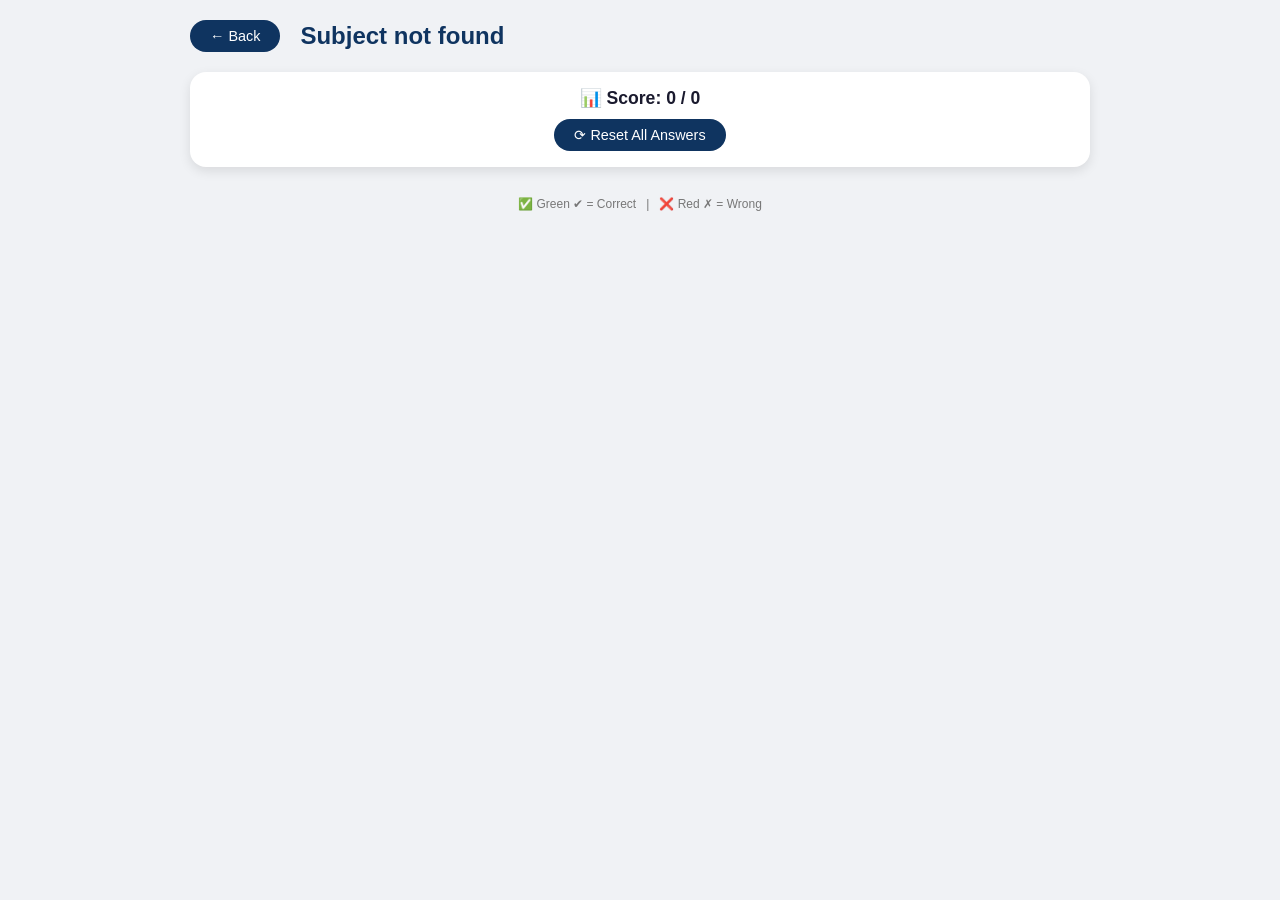
==== quiz.html @ 07446729 "Rename quiz.html.html to quiz.html" ====
<!DOCTYPE html>
<html lang="en">
<head>
    <meta charset="UTF-8">
    <meta name="viewport" content="width=device-width, initial-scale=1.0, user-scalable=yes">
    <title>Quiz - MCQHub</title>
    <style>
        * {
            margin: 0;
            padding: 0;
            box-sizing: border-box;
        }

        body {
            font-family: 'Segoe UI', Tahoma, Geneva, Verdana, sans-serif;
            background: #f0f2f5;
            padding: 20px;
            color: #1a1a2e;
        }

        .container {
            max-width: 900px;
            margin: 0 auto;
        }

        /* Header with back button */
        .header {
            display: flex;
            align-items: center;
            gap: 20px;
            margin-bottom: 20px;
            flex-wrap: wrap;
        }

        .back-btn {
            background: #0f3460;
            color: white;
            text-decoration: none;
            padding: 8px 20px;
            border-radius: 30px;
            font-size: 0.9rem;
            display: inline-block;
            transition: background 0.2s;
        }

        .back-btn:hover {
            background: #1a4d7a;
        }

        h1 {
            font-size: 1.5rem;
            color: #0f3460;
            flex: 1;
        }

        .subtitle {
            text-align: center;
            color: #555;
            margin-bottom: 30px;
            font-size: 0.9rem;
        }

        .quiz-card {
            background: white;
            border-radius: 16px;
            padding: 20px 24px;
            margin-bottom: 24px;
            box-shadow: 0 4px 12px rgba(0,0,0,0.1);
        }

        .question-number {
            font-weight: bold;
            color: #0f3460;
            font-size: 1rem;
            margin-bottom: 12px;
            border-left: 4px solid #0f3460;
            padding-left: 12px;
        }

        .question-text {
            font-size: 1.1rem;
            font-weight: 500;
            margin-bottom: 20px;
            line-height: 1.4;
        }

        .options {
            display: flex;
            flex-direction: column;
            gap: 12px;
            margin-bottom: 16px;
        }

        .option {
            display: flex;
            align-items: center;
            gap: 12px;
            padding: 10px 14px;
            background: #f8f9fa;
            border-radius: 12px;
            cursor: pointer;
            transition: background 0.2s;
            border: 1px solid #e0e0e0;
        }

        .option:hover {
            background: #e9ecef;
        }

        .option.disabled {
            cursor: default;
            opacity: 0.9;
        }

        .option.disabled:hover {
            background: #f8f9fa;
        }

        .radio-custom {
            width: 22px;
            height: 22px;
            border-radius: 50%;
            border: 2px solid #888;
            display: inline-flex;
            align-items: center;
            justify-content: center;
            background: white;
            font-size: 14px;
            font-weight: bold;
        }

        .option.correct-highlight .radio-custom {
            background: #28a745;
            border-color: #28a745;
            color: white;
        }

        .option.wrong-highlight .radio-custom {
            background: #dc3545;
            border-color: #dc3545;
            color: white;
        }

        .option-text {
            font-size: 0.95rem;
            flex: 1;
        }

        .marker {
            font-size: 1.1rem;
            font-weight: bold;
            min-width: 30px;
        }

        .marker .correct {
            color: #28a745;
        }

        .marker .wrong {
            color: #dc3545;
        }

        .feedback {
            margin-top: 12px;
            padding: 10px 14px;
            border-radius: 10px;
            font-size: 0.85rem;
            display: none;
        }

        .feedback.correct-feedback {
            background: #d4edda;
            color: #155724;
            border-left: 4px solid #28a745;
            display: block;
        }

        .feedback.wrong-feedback {
            background: #f8d7da;
            color: #721c24;
            border-left: 4px solid #dc3545;
            display: block;
        }

        .score-area {
            background: white;
            border-radius: 16px;
            padding: 16px 24px;
            margin-top: 20px;
            text-align: center;
            box-shadow: 0 4px 12px rgba(0,0,0,0.1);
            position: sticky;
            top: 10px;
            z-index: 100;
        }

        .score-text {
            font-size: 1.1rem;
            font-weight: bold;
        }

        .reset-btn {
            background: #0f3460;
            color: white;
            border: none;
            padding: 8px 20px;
            border-radius: 30px;
            font-size: 0.9rem;
            cursor: pointer;
            margin-top: 10px;
            transition: background 0.2s;
        }

        .reset-btn:hover {
            background: #1a4d7a;
        }

        footer {
            text-align: center;
            margin-top: 30px;
            color: #777;
            font-size: 0.75rem;
        }

        @media (max-width: 600px) {
            .quiz-card {
                padding: 16px;
            }
            .question-text {
                font-size: 0.95rem;
            }
            .option-text {
                font-size: 0.85rem;
            }
            h1 {
                font-size: 1.2rem;
            }
        }
    </style>
</head>
<body>
<div class="container">
    <div class="header">
        <a href="javascript:history.back()" class="back-btn">← Back</a>
        <h1 id="subjectTitle">Loading...</h1>
    </div>

    <div class="score-area" id="scoreArea">
        <div class="score-text">📊 Score: <span id="scoreCount">0</span> / <span id="totalQuestions">0</span></div>
        <button class="reset-btn" id="resetBtn">⟳ Reset All Answers</button>
    </div>

    <div id="quizContainer"></div>
    <footer>✅ Green ✔ = Correct &nbsp;&nbsp;|&nbsp;&nbsp; ❌ Red ✗ = Wrong</footer>
</div>

<script>
    // Get subject from URL parameter
    const urlParams = new URLSearchParams(window.location.search);
    const subject = urlParams.get('subject');

    // ========== QUESTIONS DATABASE ==========
    // Add your MCQs here subject-wise
    const questionBank = {
        "surveying": {
            name: "Surveying & Leveling",
            questions: [
                {
                    text: "Difference of back bearing and fore bearing of a line in WCB system is:",
                    options: ["90°", "180°", "270°", "360°"],
                    correct: 1
                },
                {
                    text: "The first reading of staff at a point or bench mark is called:",
                    options: ["Back sight", "Inter sight", "Fore sight", "Any one"],
                    correct: 0
                },
                {
                    text: "Leveling operation always starts from a:",
                    options: ["B.M", "Datum line", "C.P", "T.L"],
                    correct: 0
                },
                {
                    text: "A line joining the points of equal R.L is called:",
                    options: ["Horizontal line", "Contour line", "Level line", "Curved line"],
                    correct: 1
                },
                {
                    text: "The main principle of survey is to work from:",
                    options: ["The part to the whole", "The whole to the part", "Centre to boundary", "All of these"],
                    correct: 1
                },
                {
                    text: "The length of one link of Gunter's chain is:",
                    options: ["1'", "2 dm", "0.66'", "2 cm"],
                    correct: 2
                }
            ]
        },
        "building-materials": {
            name: "Building Materials & Construction",
            questions: [
                {
                    text: "Example question for Building Materials?",
                    options: ["Option A", "Option B", "Option C", "Option D"],
                    correct: 0
                }
            ]
        }
        // Add more subjects here following same pattern
    };

    let currentQuestions = [];
    let userAnswers = [];
    let answerStatus = [];

    function loadSubject() {
        if (!subject || !questionBank[subject]) {
            document.getElementById('subjectTitle').innerText = "Subject not found";
            return;
        }
        
        const subjectData = questionBank[subject];
        document.getElementById('subjectTitle').innerText = subjectData.name;
        currentQuestions = subjectData.questions;
        
        const total = currentQuestions.length;
        document.getElementById('totalQuestions').innerText = total;
        
        userAnswers = new Array(total).fill(null);
        answerStatus = new Array(total).fill(null);
        
        // Load saved data
        const savedKey = `quiz_${subject}`;
        const saved = localStorage.getItem(savedKey);
        if (saved) {
            try {
                const data = JSON.parse(saved);
                if (data.userAnswers && data.userAnswers.length === total) {
                    userAnswers = data.userAnswers;
                    for (let i = 0; i < total; i++) {
                        if (userAnswers[i] !== null) {
                            answerStatus[i] = (userAnswers[i] === currentQuestions[i].correct) ? 'correct' : 'wrong';
                        }
                    }
                }
            } catch(e) {}
        }
        
        updateScore();
        renderQuiz();
    }

    function saveProgress() {
        const savedKey = `quiz_${subject}`;
        localStorage.setItem(savedKey, JSON.stringify({ userAnswers: userAnswers }));
    }

    function updateScore() {
        let correctCount = 0;
        for (let i = 0; i < answerStatus.length; i++) {
            if (answerStatus[i] === 'correct') correctCount++;
        }
        document.getElementById('scoreCount').innerText = correctCount;
    }

    function renderQuiz() {
        const container = document.getElementById('quizContainer');
        container.innerHTML = '';
        
        const letters = ['A', 'B', 'C', 'D'];
        
        for (let i = 0; i < currentQuestions.length; i++) {
            const q = currentQuestions[i];
            const selectedIdx = userAnswers[i];
            const status = answerStatus[i];
            const isAnswered = (selectedIdx !== null);
            const isCorrect = (status === 'correct');
            const isWrong = (status === 'wrong');
            
            const card = document.createElement('div');
            card.className = 'quiz-card';
            
            const qNumDiv = document.createElement('div');
            qNumDiv.className = 'question-number';
            qNumDiv.innerText = `Question ${i+1}`;
            
            const qTextDiv = document.createElement('div');
            qTextDiv.className = 'question-text';
            qTextDiv.innerText = q.text;
            
            const optionsDiv = document.createElement('div');
            optionsDiv.className = 'options';
            
            for (let optIdx = 0; optIdx < q.options.length; optIdx++) {
                const optText = q.options[optIdx];
                const optionDiv = document.createElement('div');
                optionDiv.className = 'option';
                if (isAnswered) optionDiv.classList.add('disabled');
                
                const radioSpan = document.createElement('span');
                radioSpan.className = 'radio-custom';
                
                const markerSpan = document.createElement('span');
                markerSpan.className = 'marker';
                
                const isThisSelected = (selectedIdx === optIdx);
                const isCorrectAnswer = (optIdx === q.correct);
                
                if (isAnswered) {
                    if (isThisSelected) {
                        radioSpan.innerText = '●';
                        if (isCorrect) {
                            radioSpan.style.background = '#28a745';
                            radioSpan.style.borderColor = '#28a745';
                            radioSpan.style.color = 'white';
                            markerSpan.innerHTML = '<span class="correct">✔</span>';
                        } else {
                            radioSpan.style.background = '#dc3545';
                            radioSpan.style.borderColor = '#dc3545';
                            radioSpan.style.color = 'white';
                            markerSpan.innerHTML = '<span class="wrong">✗</span>';
                        }
                    } else {
                        radioSpan.innerText = '○';
                        radioSpan.style.background = 'white';
                        radioSpan.style.borderColor = '#888';
                        if (isWrong && isCorrectAnswer) {
                            optionDiv.classList.add('correct-highlight');
                            radioSpan.innerText = '●';
                            radioSpan.style.background = '#28a745';
                            radioSpan.style.borderColor = '#28a745';
                            radioSpan.style.color = 'white';
                            markerSpan.innerHTML = '<span class="correct">✔</span>';
                        } else {
                            markerSpan.innerHTML = '';
                        }
                    }
                } else {
                    radioSpan.innerText = '○';
                    markerSpan.innerHTML = '';
                }
                
                const optLetterSpan = document.createElement('span');
                optLetterSpan.className = 'option-text';
                optLetterSpan.innerText = `${letters[optIdx]}. ${optText}`;
                
                optionDiv.appendChild(radioSpan);
                optionDiv.appendChild(optLetterSpan);
                optionDiv.appendChild(markerSpan);
                
                if (!isAnswered) {
                    optionDiv.onclick = (function(qIdx, optIndex) {
                        return function() { selectAnswer(qIdx, optIndex); };
                    })(i, optIdx);
                }
                
                optionsDiv.appendChild(optionDiv);
            }
            
            const feedbackDiv = document.createElement('div');
            feedbackDiv.className = 'feedback';
            if (isAnswered) {
                if (isCorrect) {
                    feedbackDiv.className = 'feedback correct-feedback';
                    feedbackDiv.innerHTML = `<span>✅ Correct!</span> ${q.options[q.correct]} is the right answer.`;
                } else if (isWrong) {
                    feedbackDiv.className = 'feedback wrong-feedback';
                    feedbackDiv.innerHTML = `<span>❌ Wrong!</span> Correct answer is: ${letters[q.correct]}. ${q.options[q.correct]}`;
                }
            }
            
            card.appendChild(qNumDiv);
            card.appendChild(qTextDiv);
            card.appendChild(optionsDiv);
            card.appendChild(feedbackDiv);
            container.appendChild(card);
        }
    }
    
    function selectAnswer(qIndex, selectedOpt) {
        if (userAnswers[qIndex] !== null) return;
        
        const isCorrect = (selectedOpt === currentQuestions[qIndex].correct);
        userAnswers[qIndex] = selectedOpt;
        answerStatus[qIndex] = isCorrect ? 'correct' : 'wrong';
        
        updateScore();
        saveProgress();
        renderQuiz();
    }
    
    function resetQuiz() {
        userAnswers = new Array(currentQuestions.length).fill(null);
        answerStatus = new Array(currentQuestions.length).fill(null);
        updateScore();
        saveProgress();
        renderQuiz();
    }
    
    document.getElementById('resetBtn').addEventListener('click', resetQuiz);
    
    loadSubject();
</script>
</body>
</html>
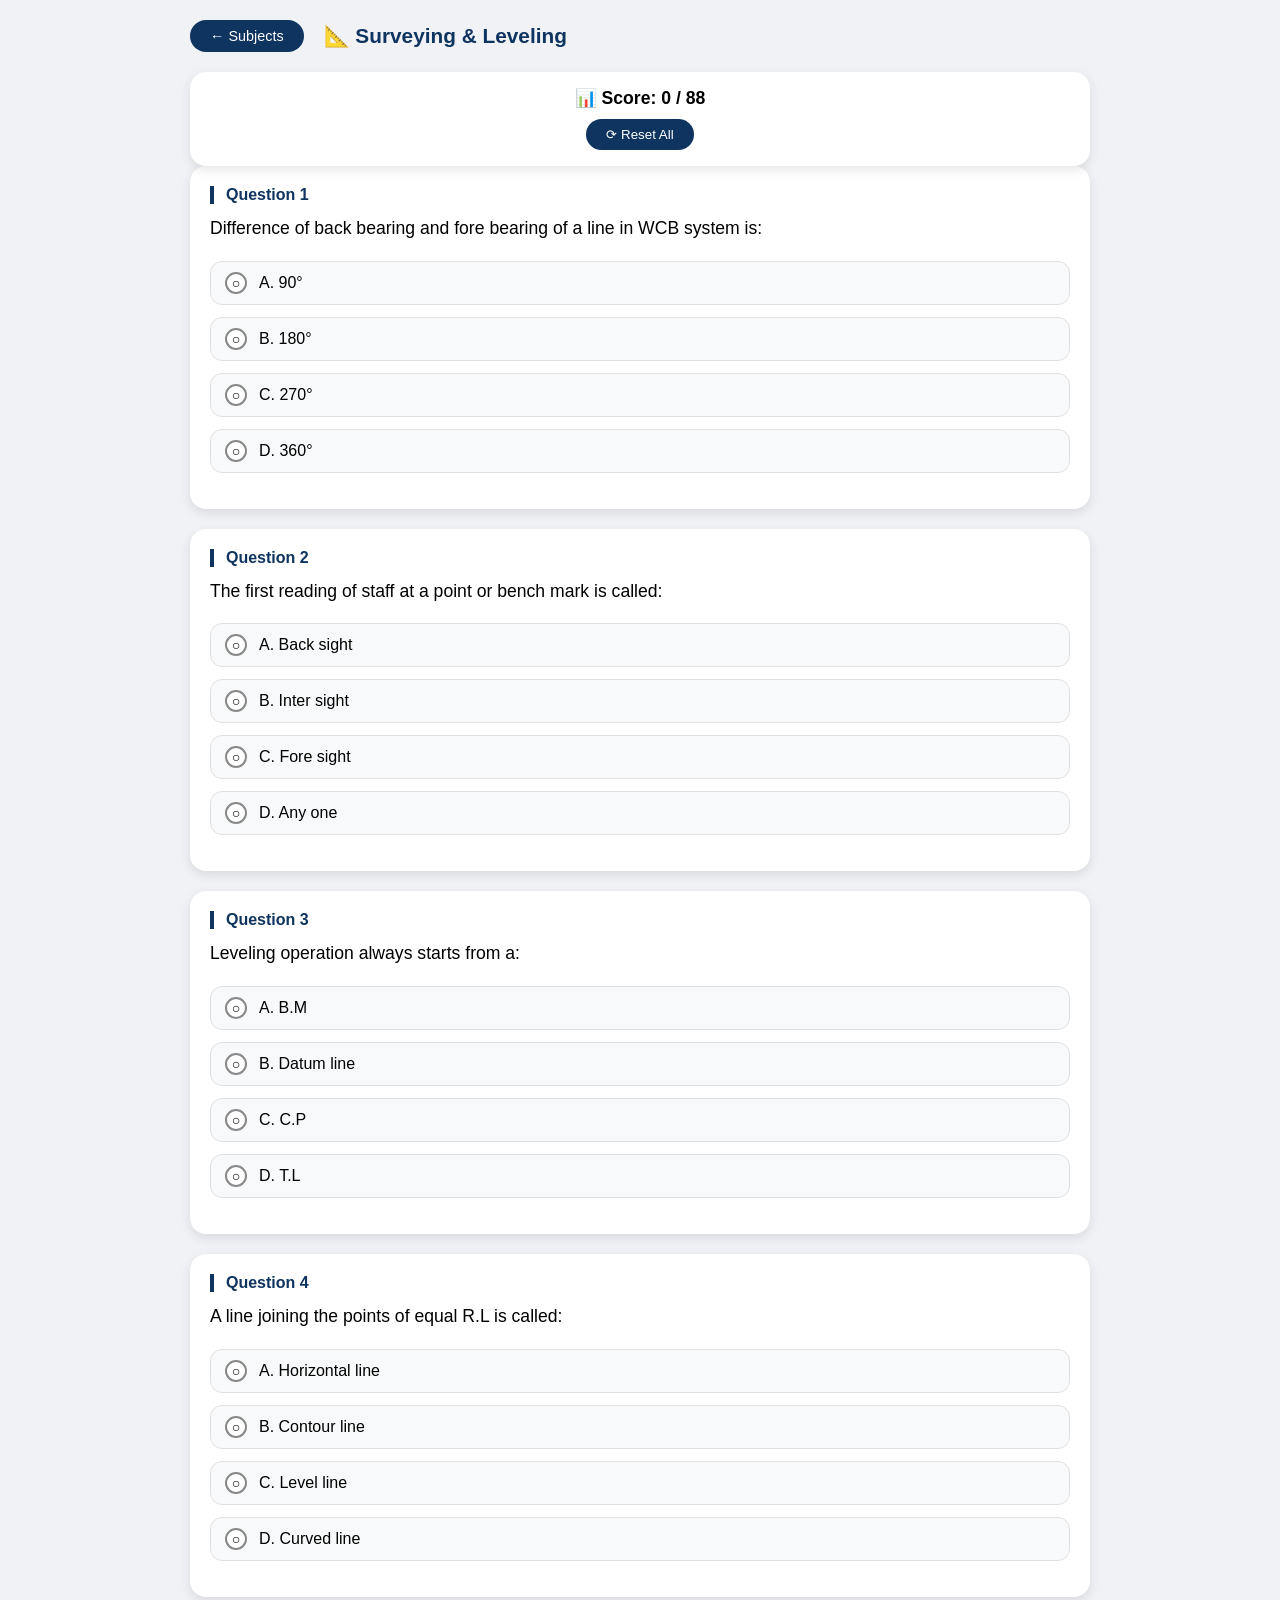
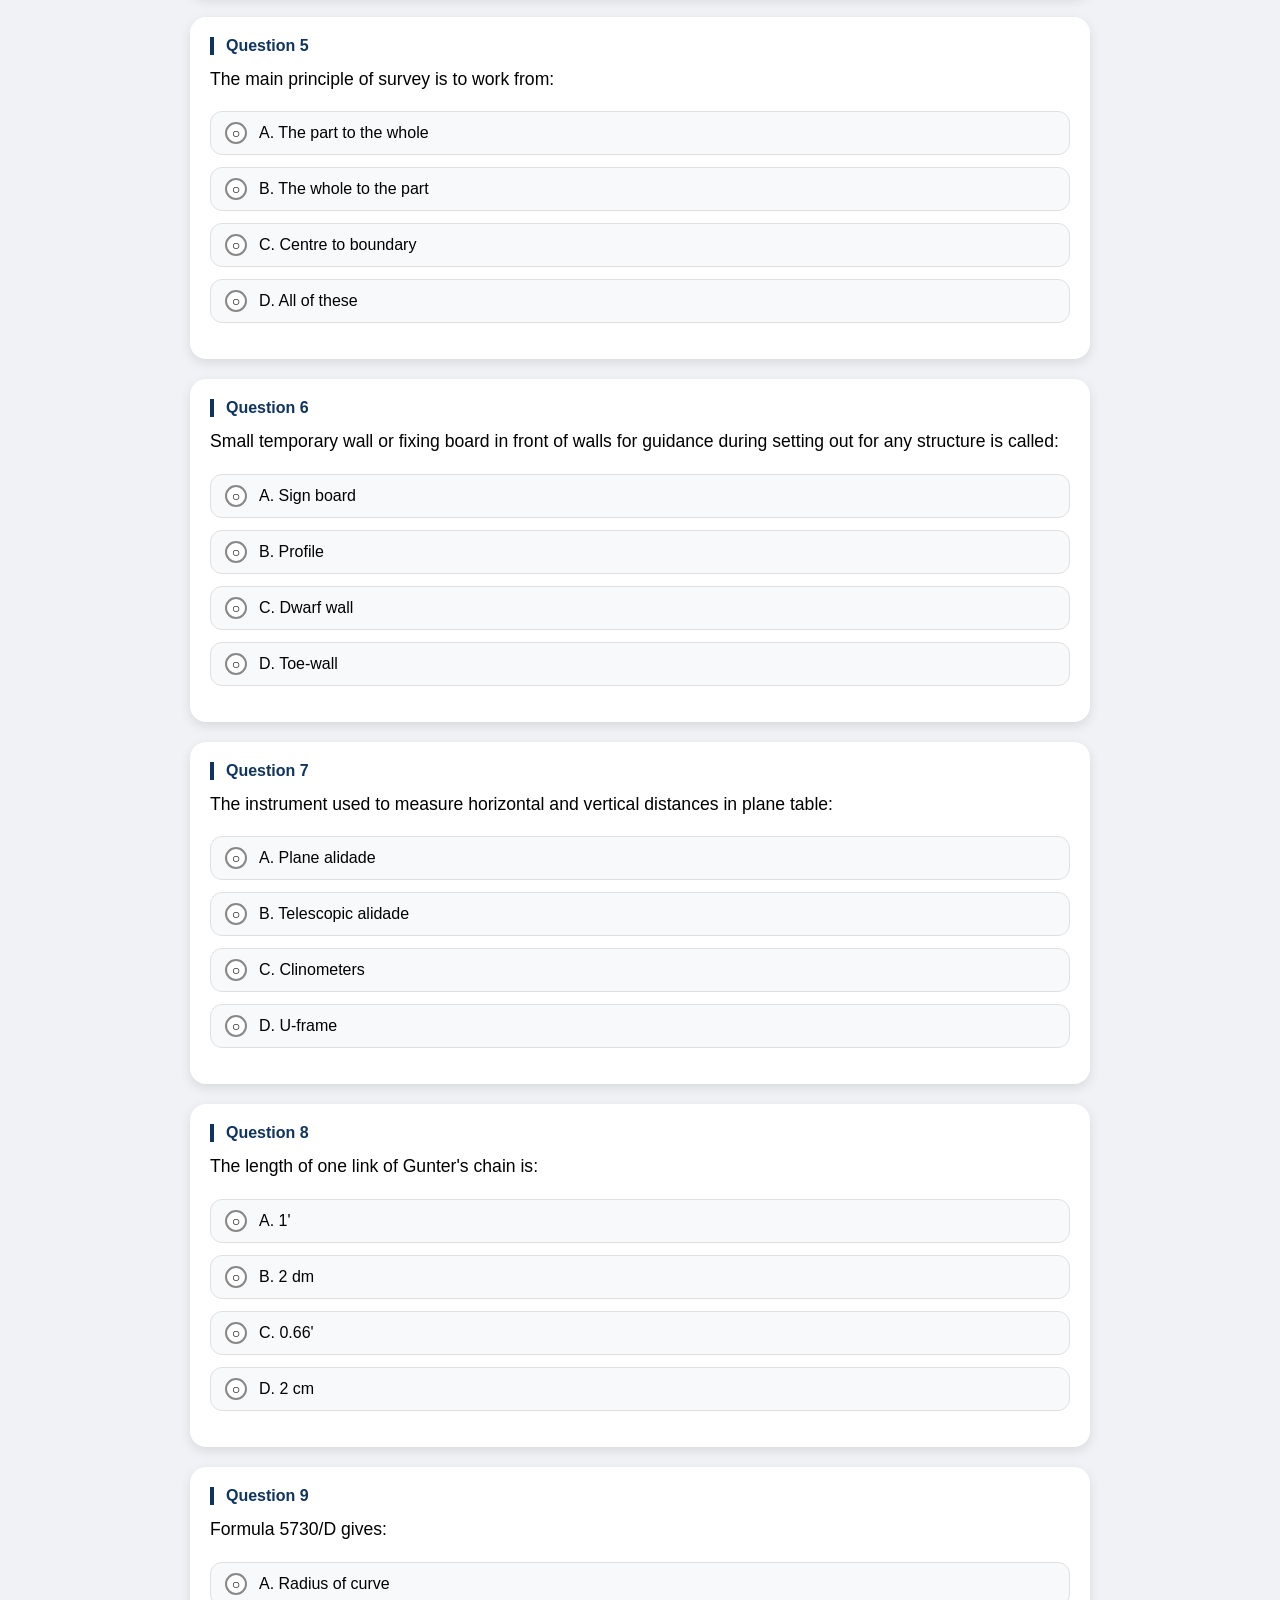
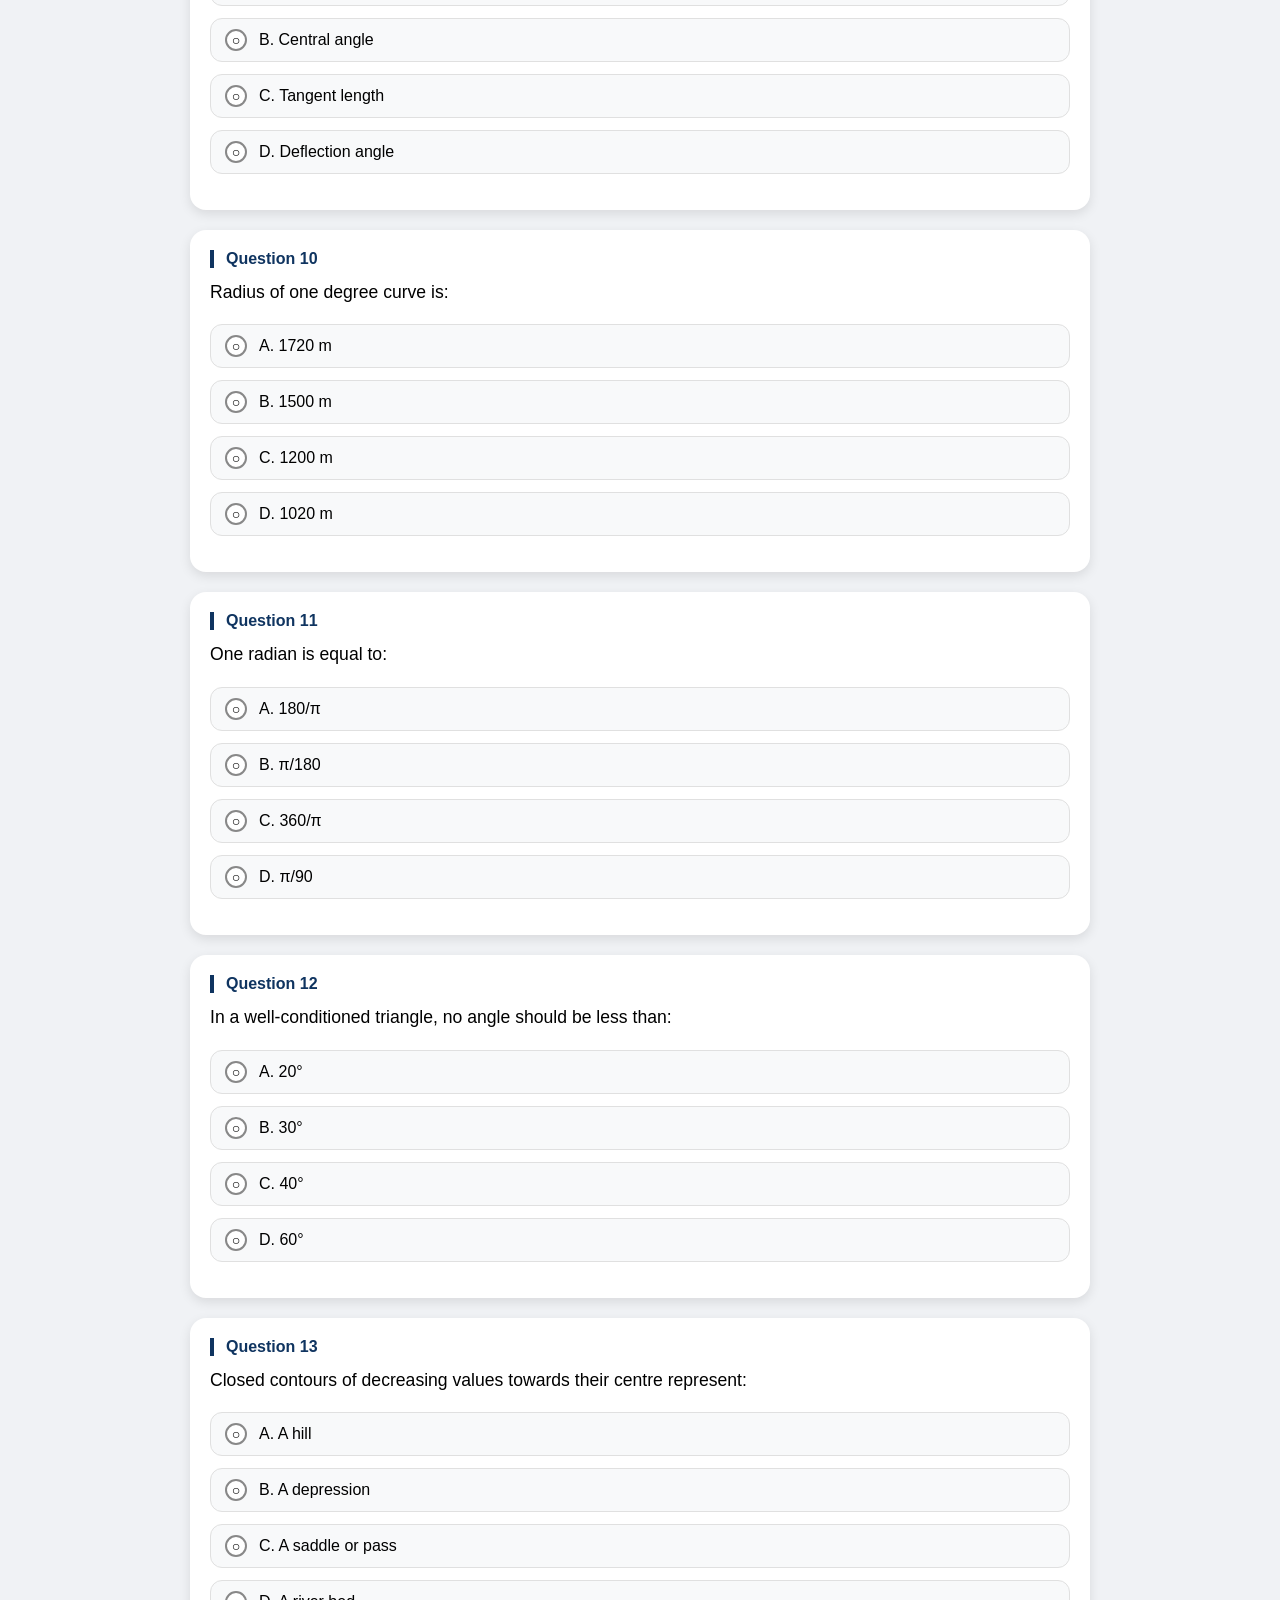
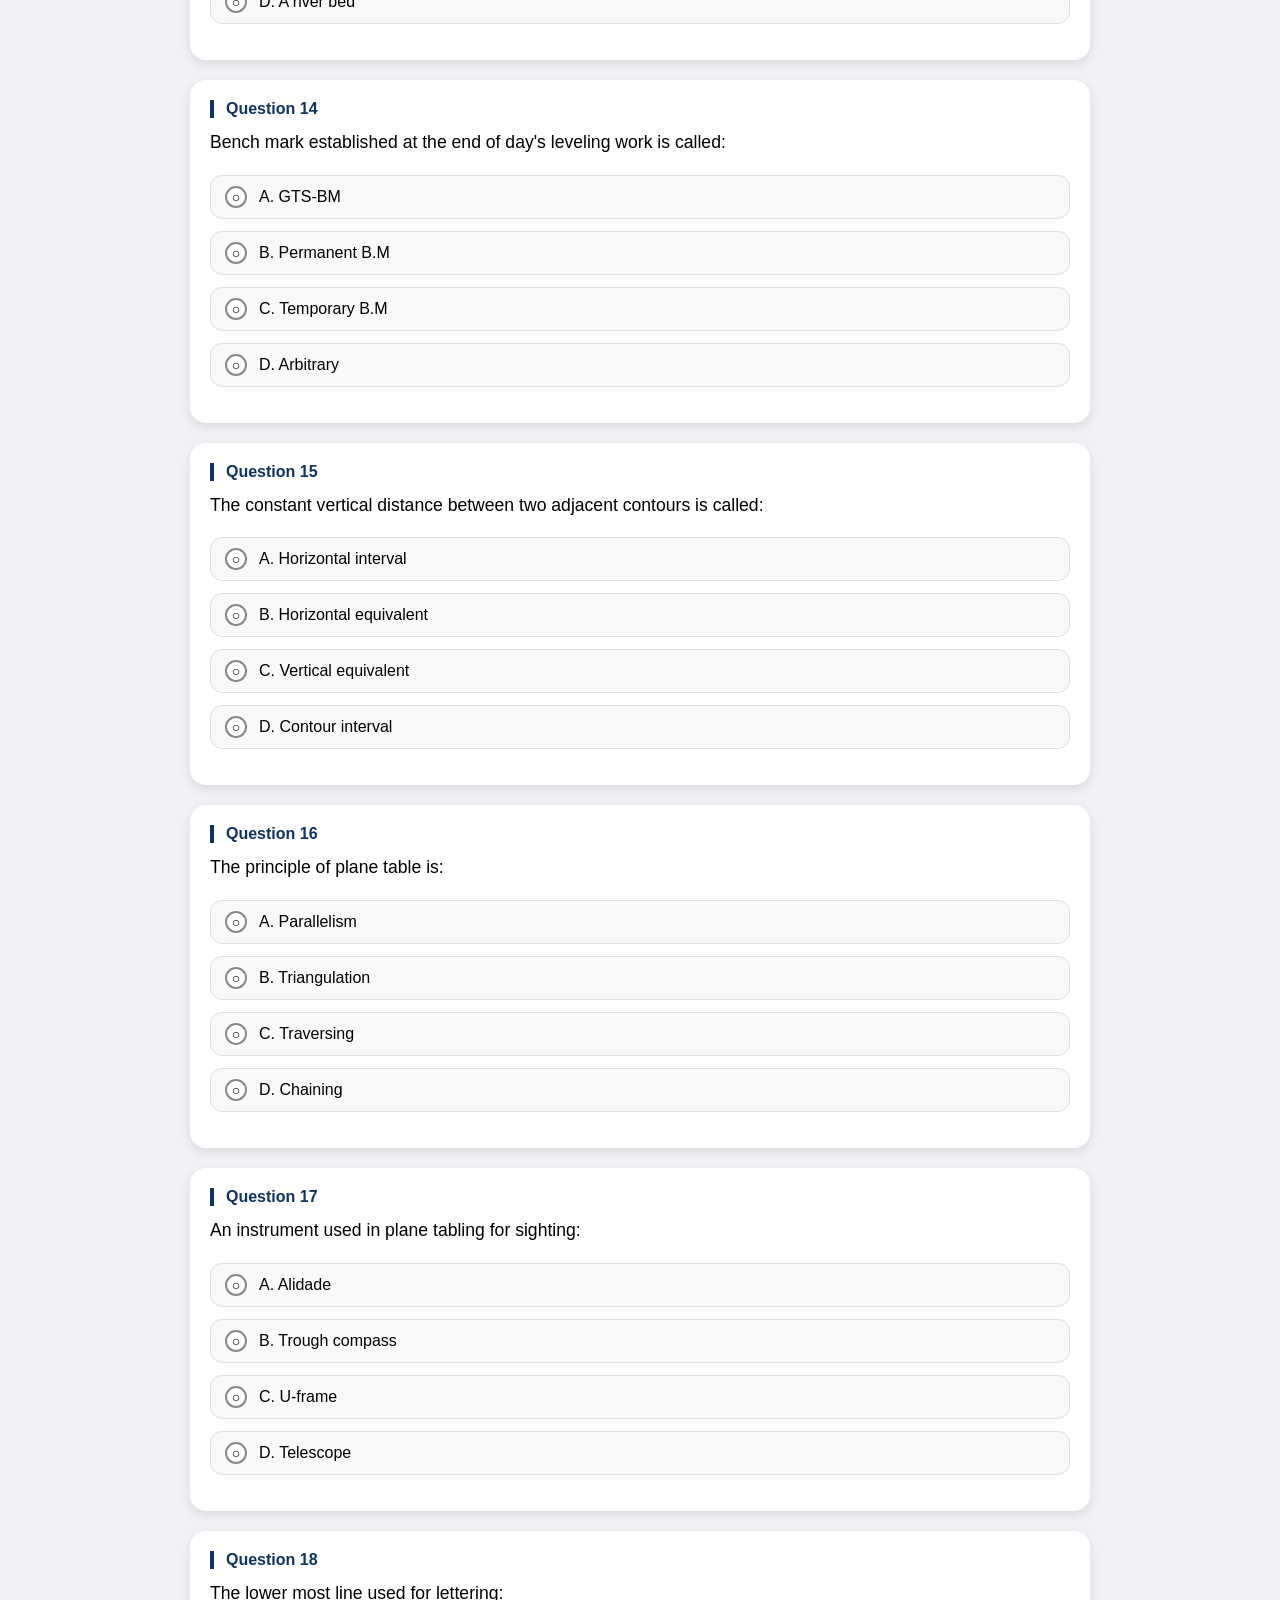
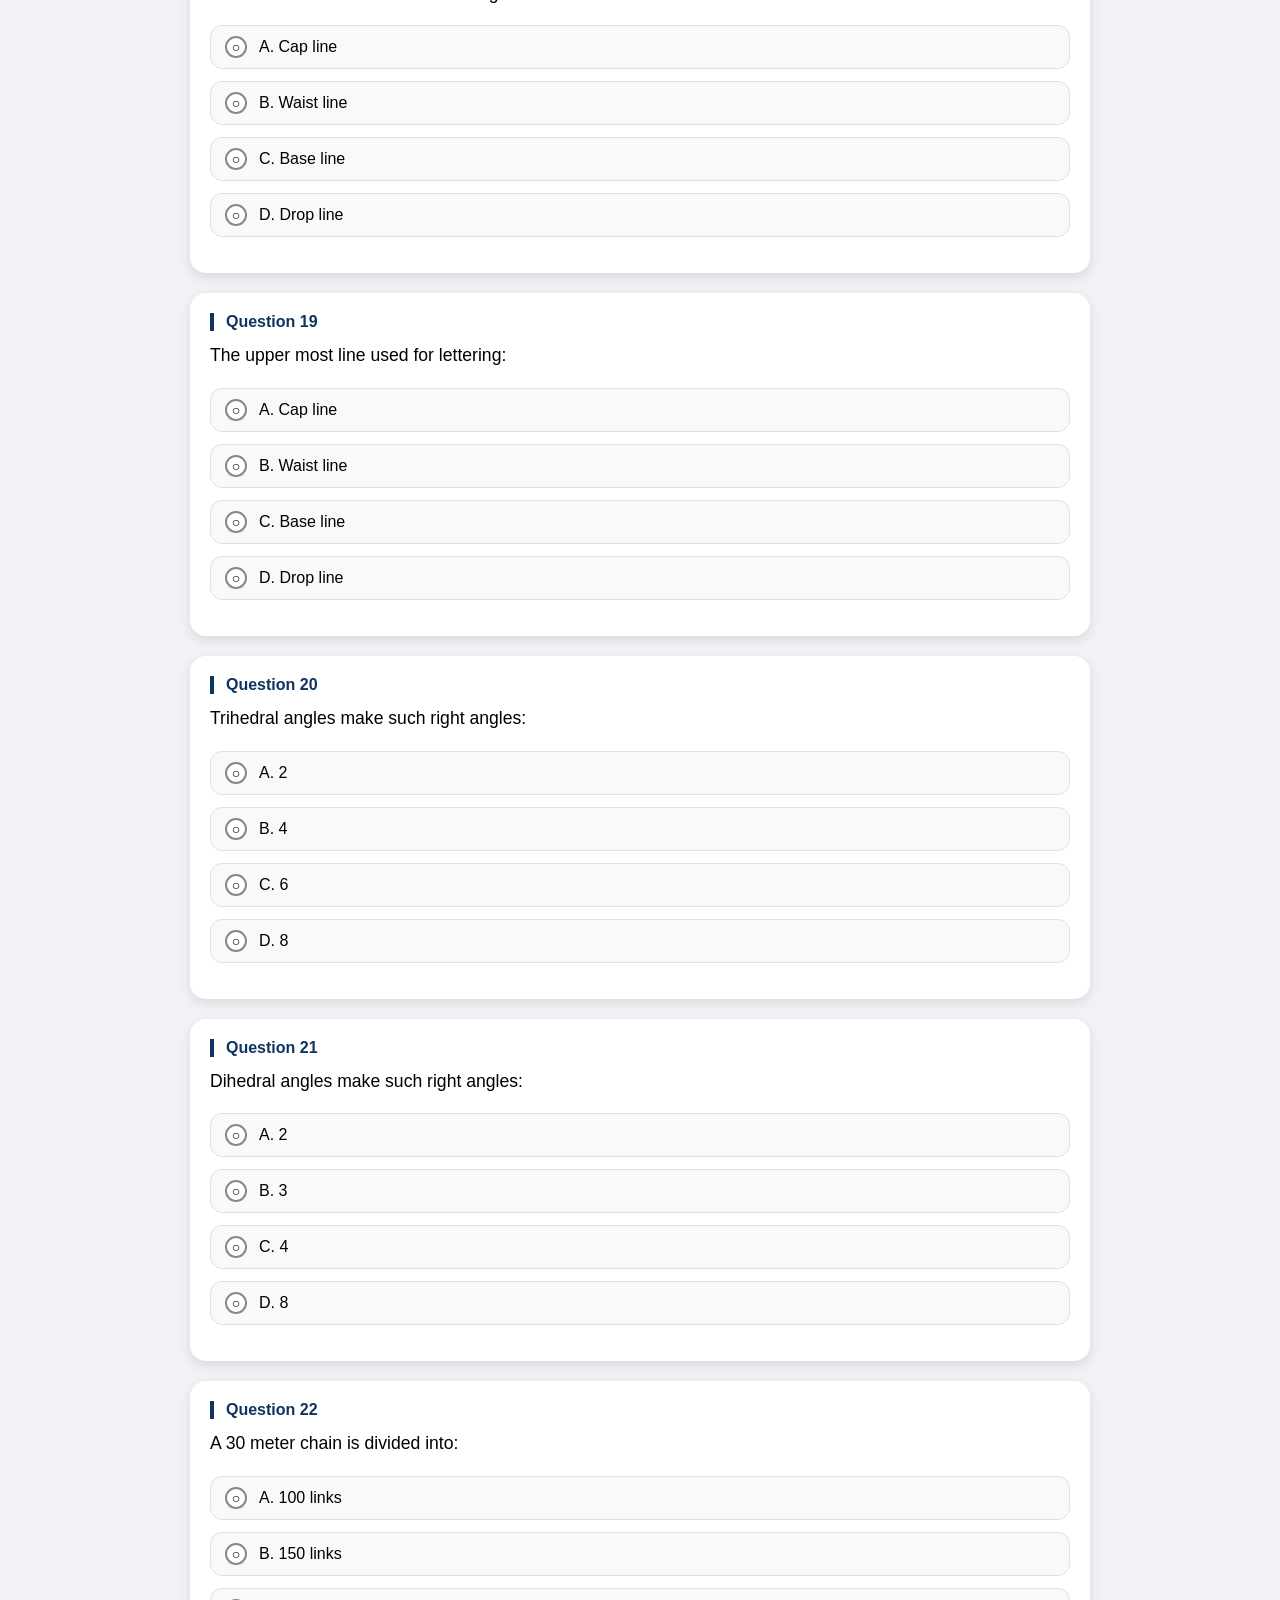
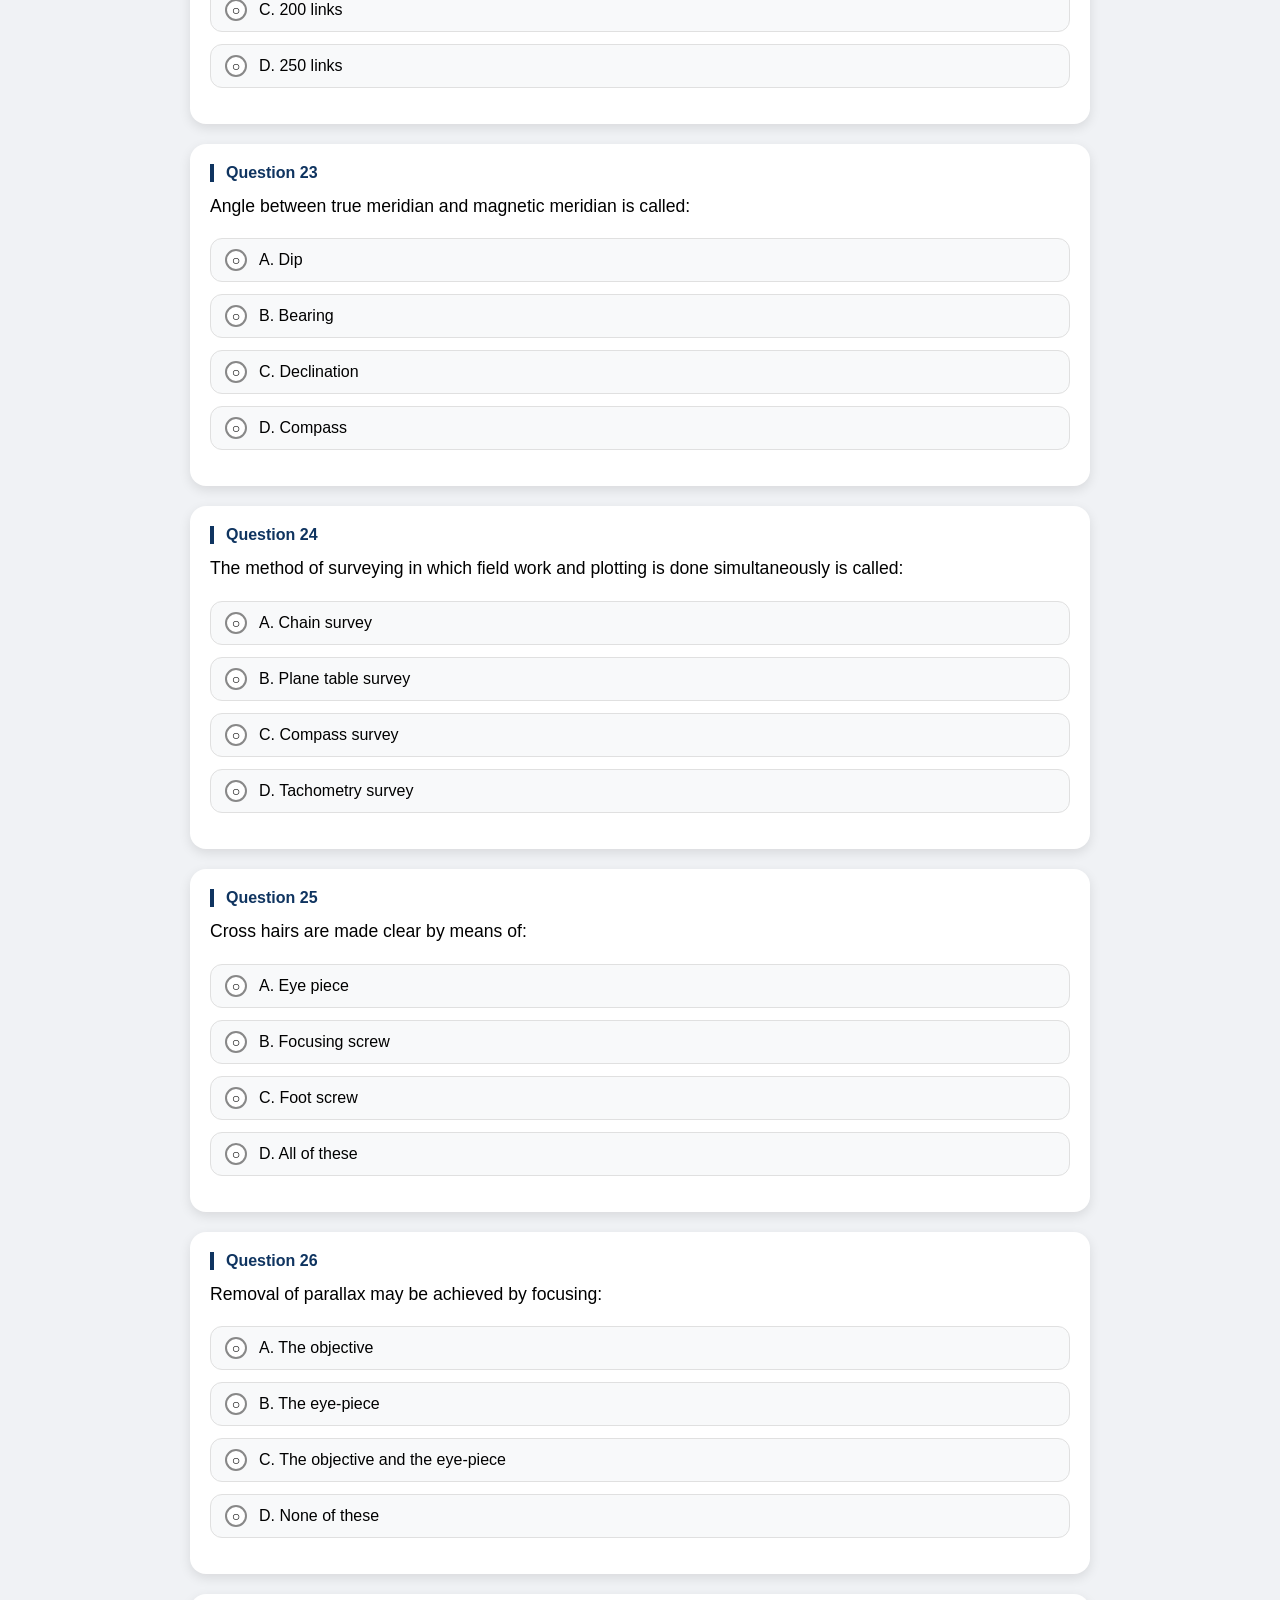
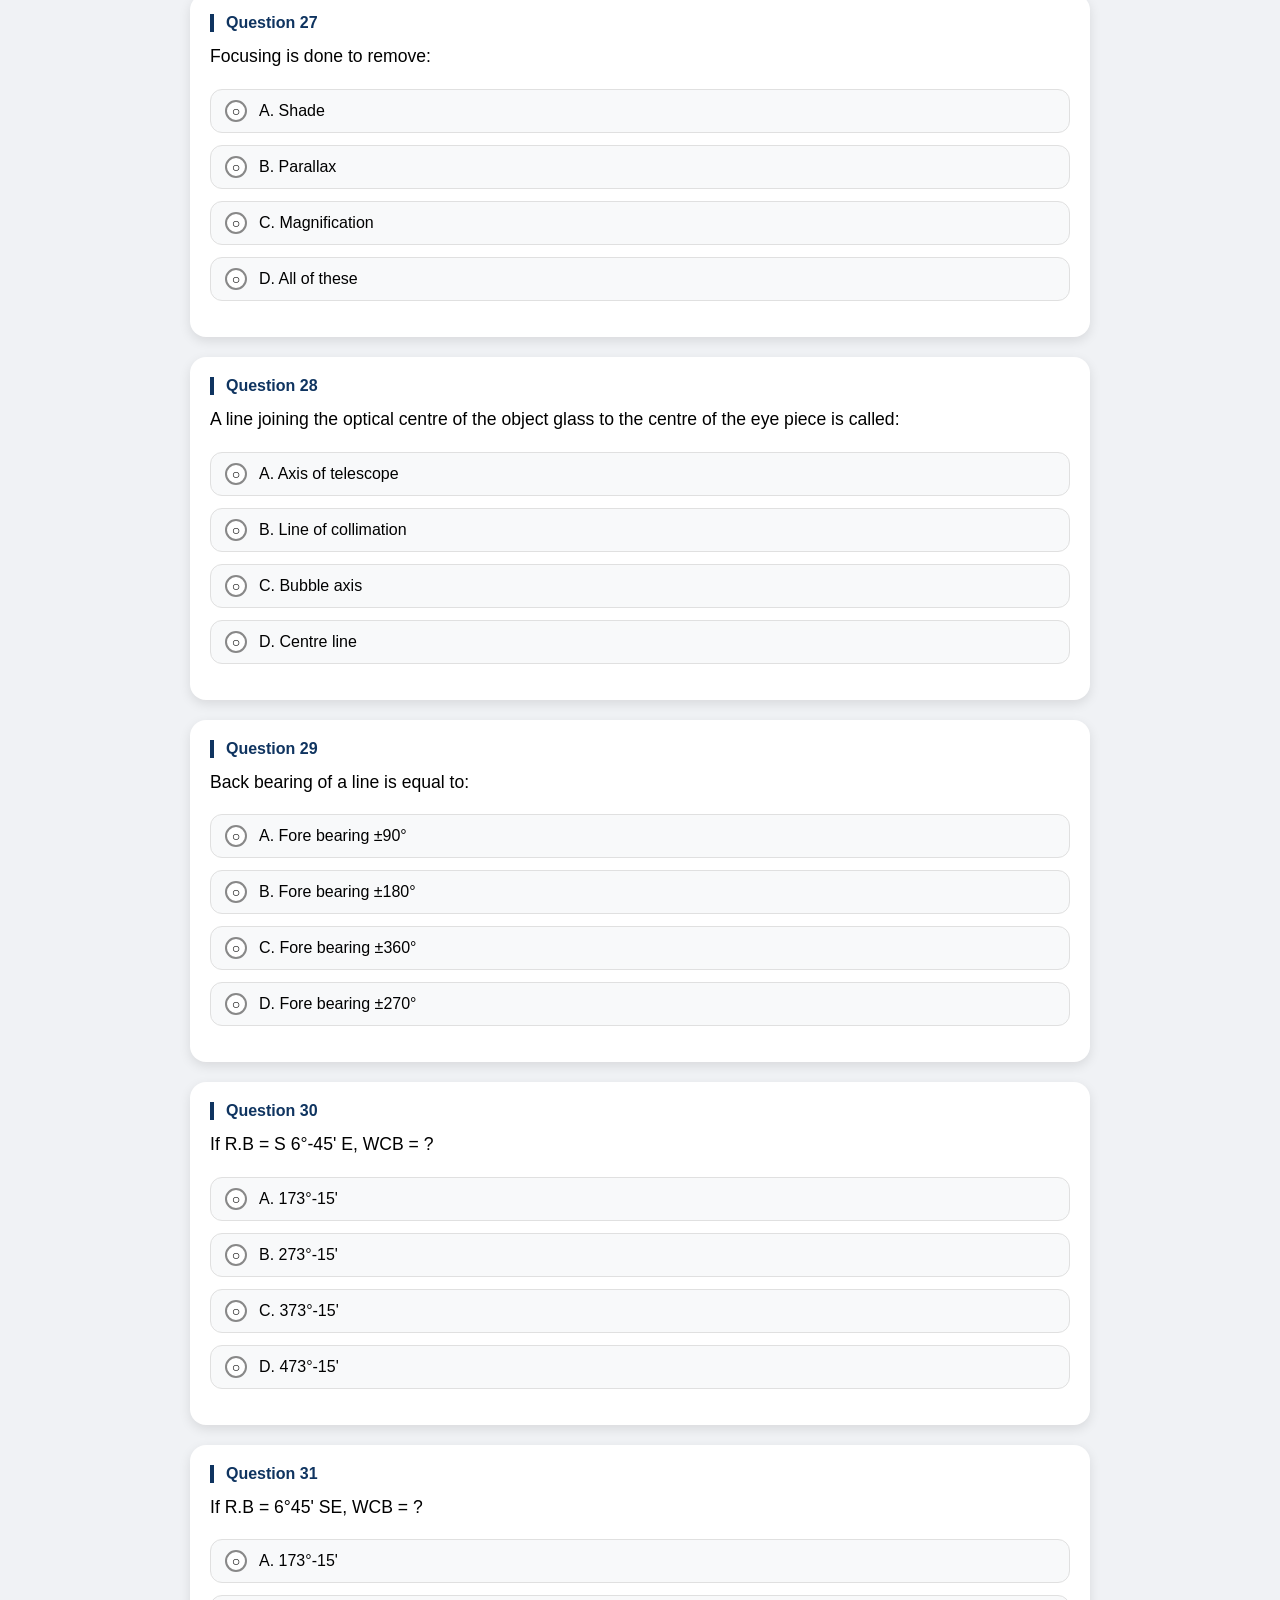
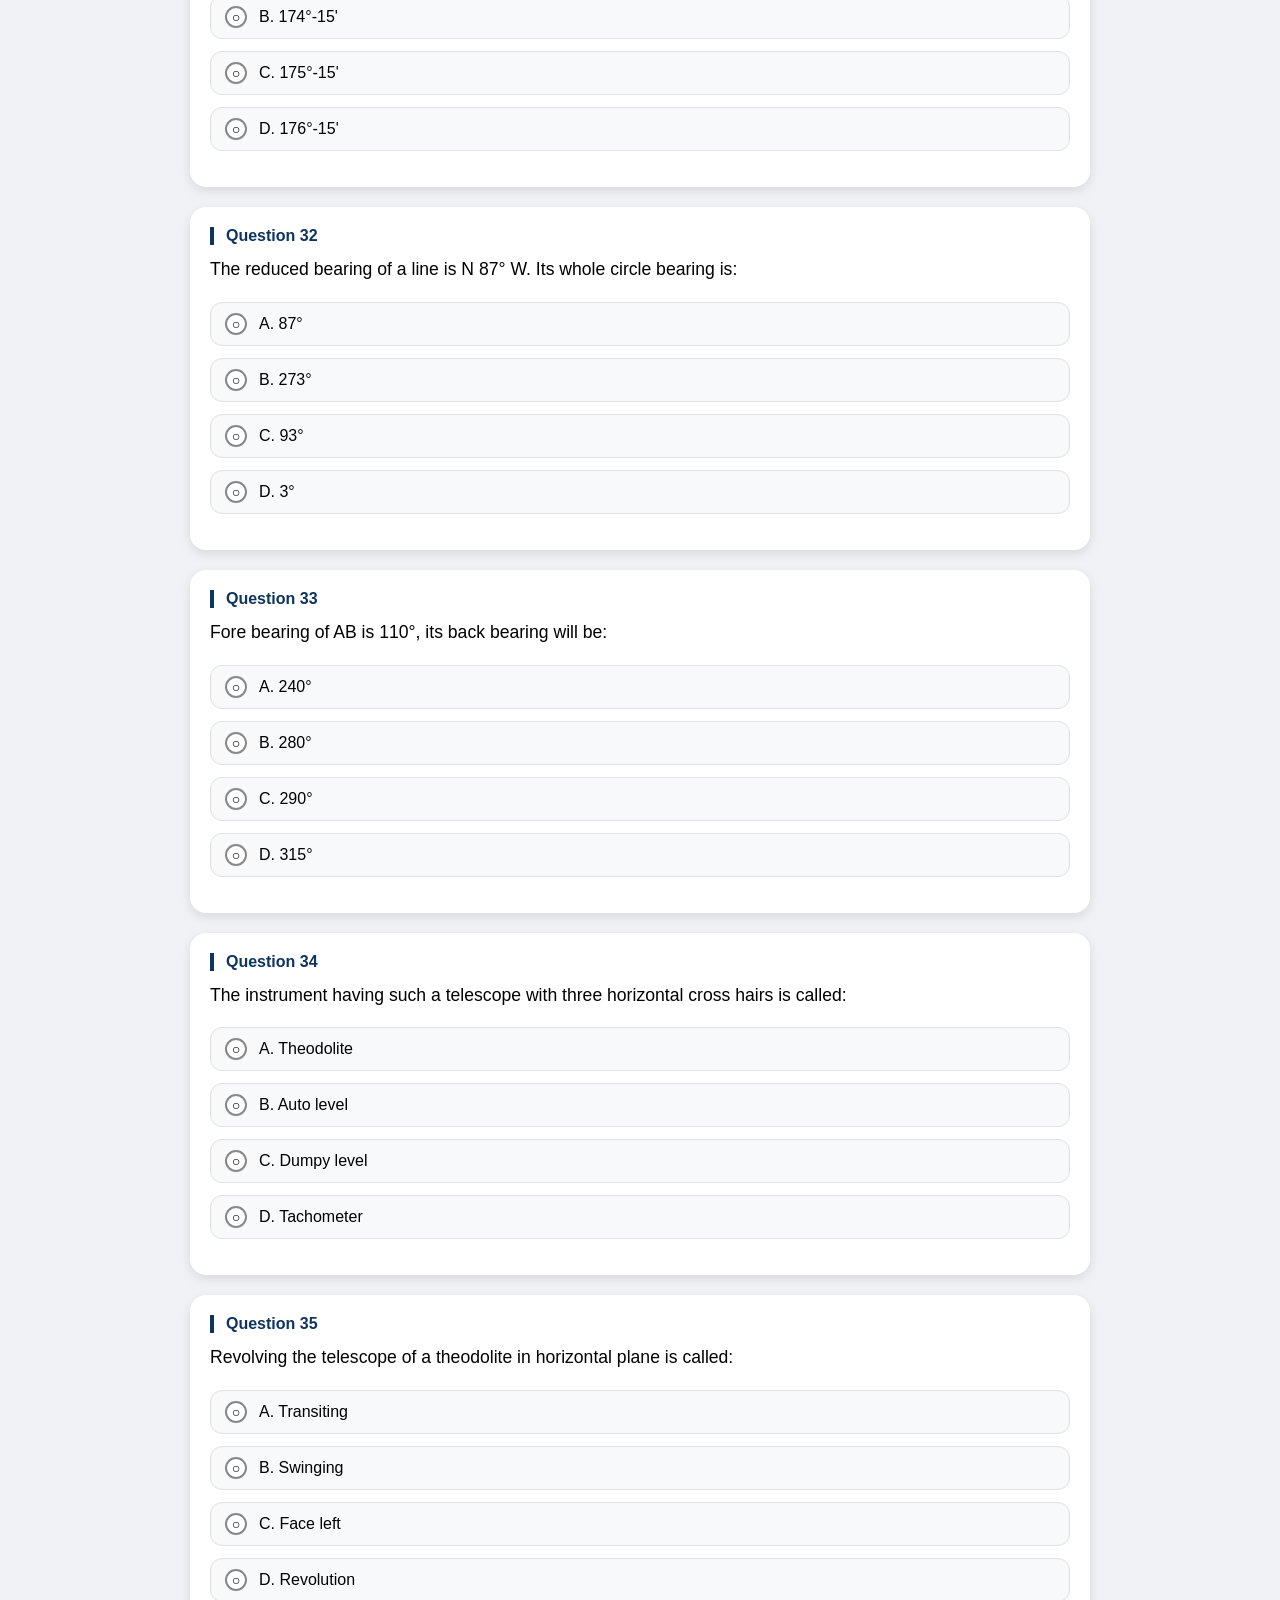
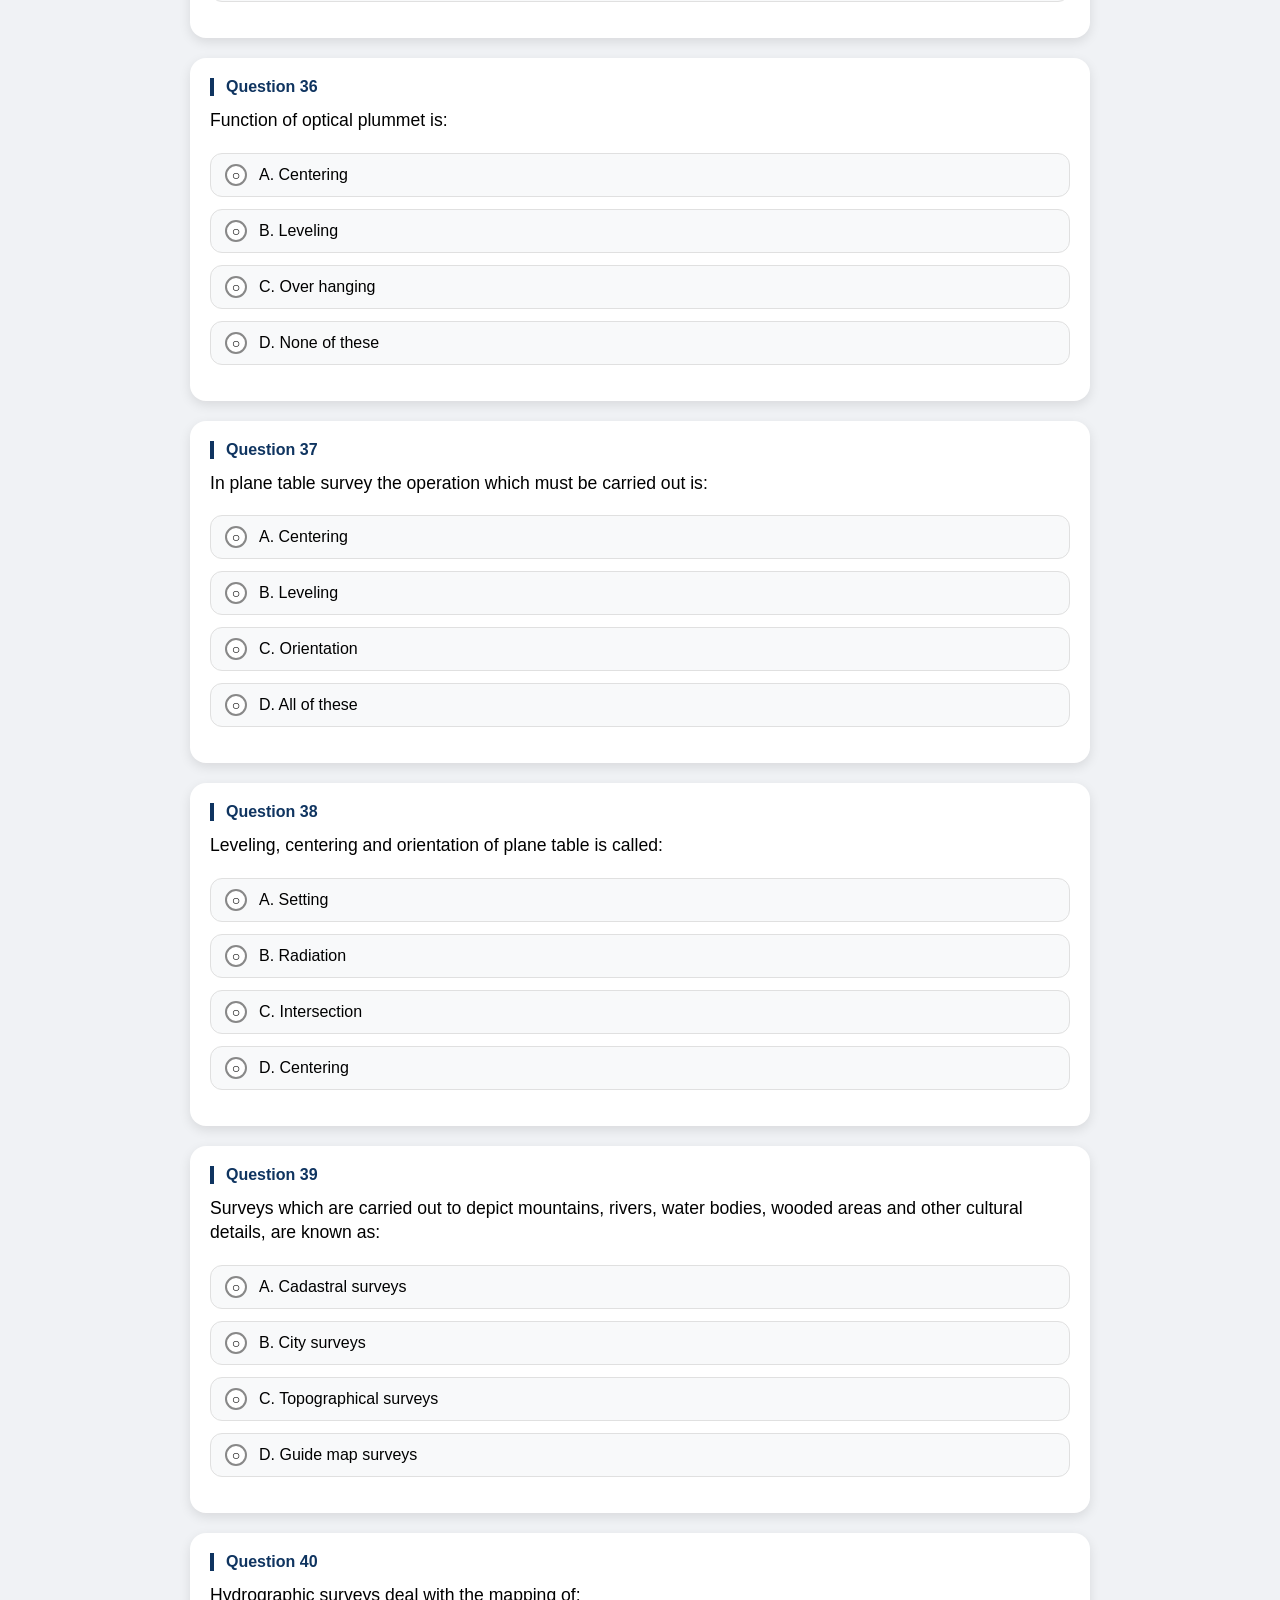
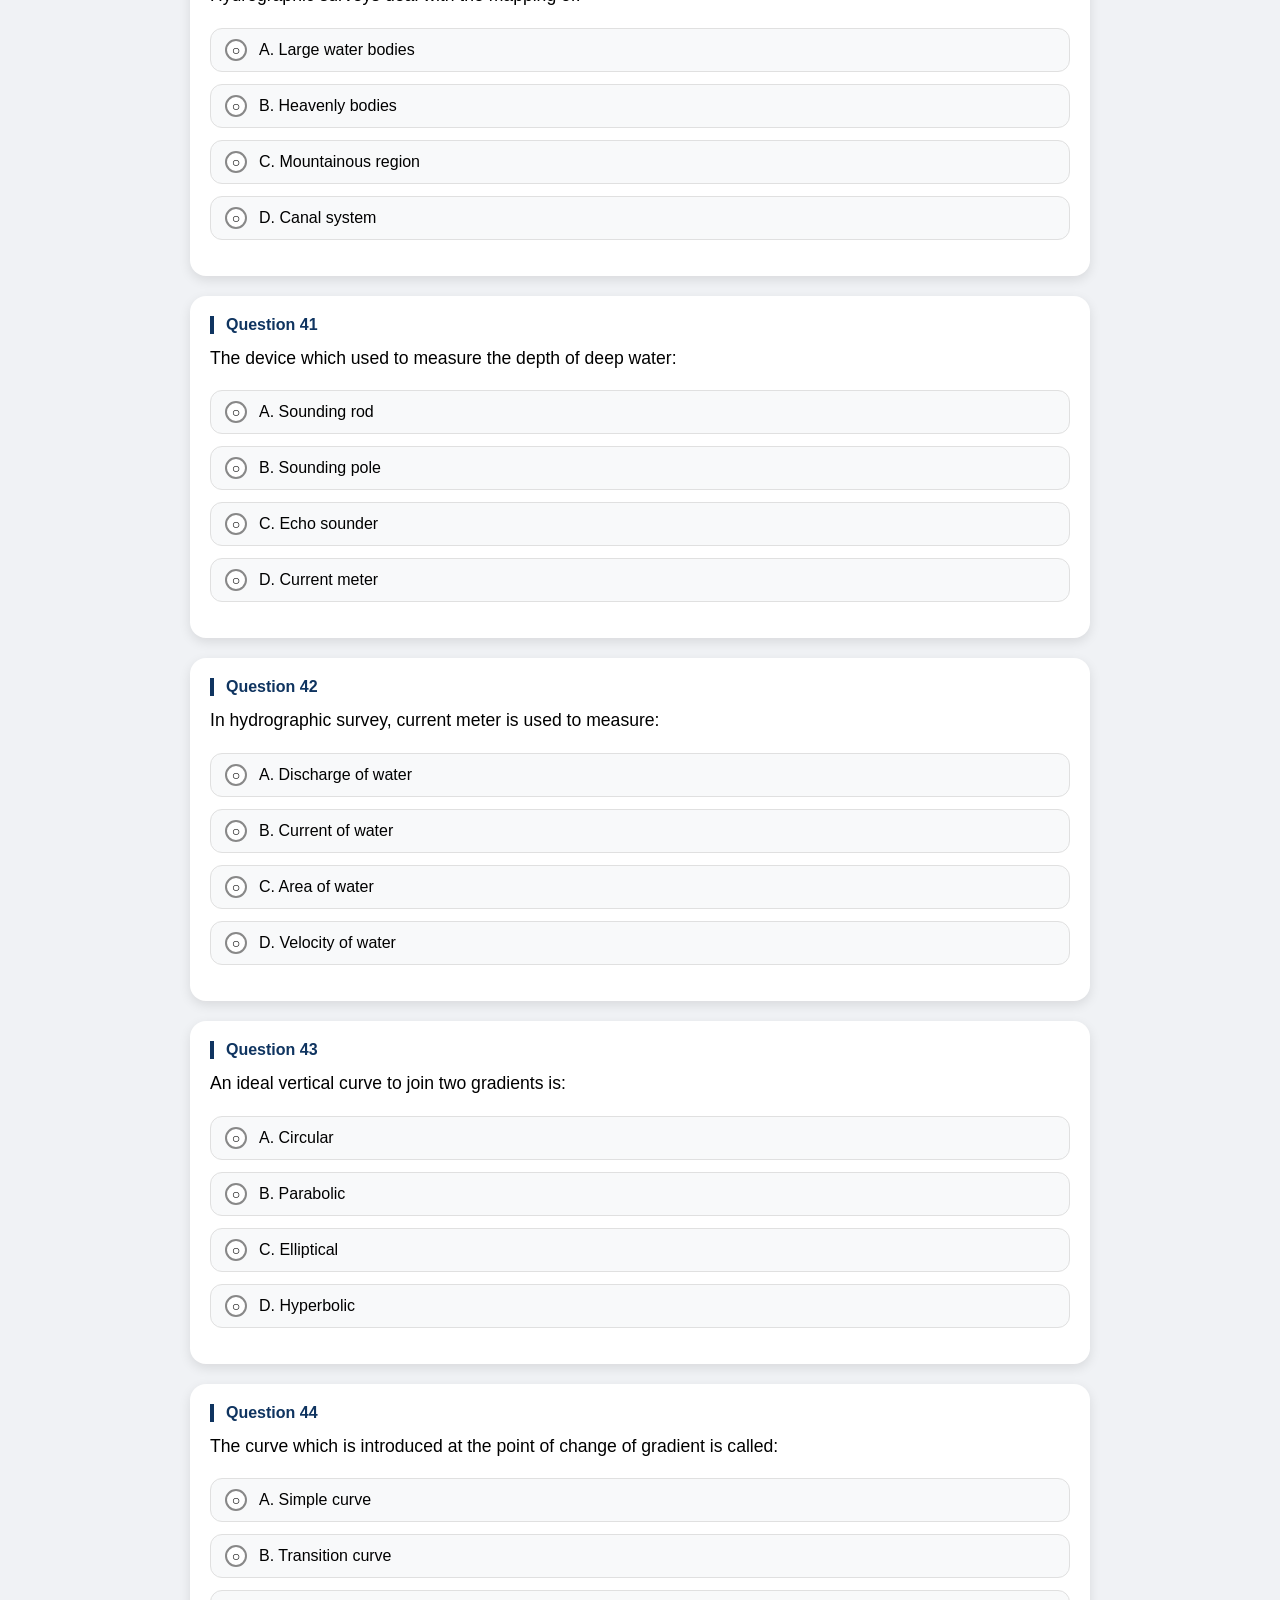
==== commit ee4edebd: "Update quiz.html" ====
--- a/quiz.html
+++ b/quiz.html
@@ -3,336 +3,157 @@
 <head>
     <meta charset="UTF-8">
     <meta name="viewport" content="width=device-width, initial-scale=1.0, user-scalable=yes">
-    <title>Quiz - MCQHub</title>
+    <title>Surveying & Leveling - Civil Engineering MCQ</title>
     <style>
-        * {
-            margin: 0;
-            padding: 0;
-            box-sizing: border-box;
-        }
-
-        body {
-            font-family: 'Segoe UI', Tahoma, Geneva, Verdana, sans-serif;
-            background: #f0f2f5;
-            padding: 20px;
-            color: #1a1a2e;
-        }
-
-        .container {
-            max-width: 900px;
-            margin: 0 auto;
-        }
-
-        /* Header with back button */
-        .header {
-            display: flex;
-            align-items: center;
-            gap: 20px;
-            margin-bottom: 20px;
-            flex-wrap: wrap;
-        }
-
-        .back-btn {
-            background: #0f3460;
-            color: white;
-            text-decoration: none;
-            padding: 8px 20px;
-            border-radius: 30px;
-            font-size: 0.9rem;
-            display: inline-block;
-            transition: background 0.2s;
-        }
-
-        .back-btn:hover {
-            background: #1a4d7a;
-        }
-
-        h1 {
-            font-size: 1.5rem;
-            color: #0f3460;
-            flex: 1;
-        }
-
-        .subtitle {
-            text-align: center;
-            color: #555;
-            margin-bottom: 30px;
-            font-size: 0.9rem;
-        }
-
-        .quiz-card {
-            background: white;
-            border-radius: 16px;
-            padding: 20px 24px;
-            margin-bottom: 24px;
-            box-shadow: 0 4px 12px rgba(0,0,0,0.1);
-        }
-
-        .question-number {
-            font-weight: bold;
-            color: #0f3460;
-            font-size: 1rem;
-            margin-bottom: 12px;
-            border-left: 4px solid #0f3460;
-            padding-left: 12px;
-        }
-
-        .question-text {
-            font-size: 1.1rem;
-            font-weight: 500;
-            margin-bottom: 20px;
-            line-height: 1.4;
-        }
-
-        .options {
-            display: flex;
-            flex-direction: column;
-            gap: 12px;
-            margin-bottom: 16px;
-        }
-
-        .option {
-            display: flex;
-            align-items: center;
-            gap: 12px;
-            padding: 10px 14px;
-            background: #f8f9fa;
-            border-radius: 12px;
-            cursor: pointer;
-            transition: background 0.2s;
-            border: 1px solid #e0e0e0;
-        }
-
-        .option:hover {
-            background: #e9ecef;
-        }
-
-        .option.disabled {
-            cursor: default;
-            opacity: 0.9;
-        }
-
-        .option.disabled:hover {
-            background: #f8f9fa;
-        }
-
-        .radio-custom {
-            width: 22px;
-            height: 22px;
-            border-radius: 50%;
-            border: 2px solid #888;
-            display: inline-flex;
-            align-items: center;
-            justify-content: center;
-            background: white;
-            font-size: 14px;
-            font-weight: bold;
-        }
-
-        .option.correct-highlight .radio-custom {
-            background: #28a745;
-            border-color: #28a745;
-            color: white;
-        }
-
-        .option.wrong-highlight .radio-custom {
-            background: #dc3545;
-            border-color: #dc3545;
-            color: white;
-        }
-
-        .option-text {
-            font-size: 0.95rem;
-            flex: 1;
-        }
-
-        .marker {
-            font-size: 1.1rem;
-            font-weight: bold;
-            min-width: 30px;
-        }
-
-        .marker .correct {
-            color: #28a745;
-        }
-
-        .marker .wrong {
-            color: #dc3545;
-        }
-
-        .feedback {
-            margin-top: 12px;
-            padding: 10px 14px;
-            border-radius: 10px;
-            font-size: 0.85rem;
-            display: none;
-        }
-
-        .feedback.correct-feedback {
-            background: #d4edda;
-            color: #155724;
-            border-left: 4px solid #28a745;
-            display: block;
-        }
-
-        .feedback.wrong-feedback {
-            background: #f8d7da;
-            color: #721c24;
-            border-left: 4px solid #dc3545;
-            display: block;
-        }
-
-        .score-area {
-            background: white;
-            border-radius: 16px;
-            padding: 16px 24px;
-            margin-top: 20px;
-            text-align: center;
-            box-shadow: 0 4px 12px rgba(0,0,0,0.1);
-            position: sticky;
-            top: 10px;
-            z-index: 100;
-        }
-
-        .score-text {
-            font-size: 1.1rem;
-            font-weight: bold;
-        }
-
-        .reset-btn {
-            background: #0f3460;
-            color: white;
-            border: none;
-            padding: 8px 20px;
-            border-radius: 30px;
-            font-size: 0.9rem;
-            cursor: pointer;
-            margin-top: 10px;
-            transition: background 0.2s;
-        }
-
-        .reset-btn:hover {
-            background: #1a4d7a;
-        }
-
-        footer {
-            text-align: center;
-            margin-top: 30px;
-            color: #777;
-            font-size: 0.75rem;
-        }
-
-        @media (max-width: 600px) {
-            .quiz-card {
-                padding: 16px;
-            }
-            .question-text {
-                font-size: 0.95rem;
-            }
-            .option-text {
-                font-size: 0.85rem;
-            }
-            h1 {
-                font-size: 1.2rem;
-            }
-        }
+        * { margin: 0; padding: 0; box-sizing: border-box; }
+        body { font-family: 'Segoe UI', Tahoma, Geneva, Verdana, sans-serif; background: #f0f2f5; padding: 20px; }
+        .container { max-width: 900px; margin: 0 auto; }
+        .header { display: flex; align-items: center; gap: 20px; margin-bottom: 20px; flex-wrap: wrap; }
+        .back-btn { background: #0f3460; color: white; text-decoration: none; padding: 8px 20px; border-radius: 30px; font-size: 0.9rem; }
+        .back-btn:hover { background: #1a4d7a; }
+        h1 { font-size: 1.3rem; color: #0f3460; }
+        .score-area { background: white; border-radius: 16px; padding: 16px 24px; margin-top: 20px; text-align: center; box-shadow: 0 4px 12px rgba(0,0,0,0.1); position: sticky; top: 10px; }
+        .score-text { font-size: 1.1rem; font-weight: bold; }
+        .reset-btn { background: #0f3460; color: white; border: none; padding: 8px 20px; border-radius: 30px; cursor: pointer; margin-top: 10px; }
+        .quiz-card { background: white; border-radius: 16px; padding: 20px; margin-bottom: 20px; box-shadow: 0 4px 12px rgba(0,0,0,0.1); }
+        .question-number { font-weight: bold; color: #0f3460; margin-bottom: 12px; border-left: 4px solid #0f3460; padding-left: 12px; }
+        .question-text { font-size: 1.1rem; font-weight: 500; margin-bottom: 20px; line-height: 1.4; }
+        .options { display: flex; flex-direction: column; gap: 12px; margin-bottom: 16px; }
+        .option { display: flex; align-items: center; gap: 12px; padding: 10px 14px; background: #f8f9fa; border-radius: 12px; cursor: pointer; border: 1px solid #e0e0e0; }
+        .option:hover { background: #e9ecef; }
+        .option.disabled { cursor: default; opacity: 0.9; }
+        .radio-custom { width: 22px; height: 22px; border-radius: 50%; border: 2px solid #888; display: inline-flex; align-items: center; justify-content: center; background: white; font-size: 14px; }
+        .option.correct-highlight .radio-custom { background: #28a745; border-color: #28a745; color: white; }
+        .option-text { flex: 1; }
+        .marker { min-width: 30px; }
+        .marker .correct { color: #28a745; }
+        .marker .wrong { color: #dc3545; }
+        .feedback { margin-top: 12px; padding: 10px 14px; border-radius: 10px; display: none; }
+        .feedback.correct-feedback { background: #d4edda; color: #155724; border-left: 4px solid #28a745; display: block; }
+        .feedback.wrong-feedback { background: #f8d7da; color: #721c24; border-left: 4px solid #dc3545; display: block; }
+        footer { text-align: center; margin-top: 30px; color: #777; font-size: 0.75rem; }
+        @media (max-width: 600px) { .quiz-card { padding: 16px; } .question-text { font-size: 1rem; } }
     </style>
 </head>
 <body>
 <div class="container">
     <div class="header">
-        <a href="javascript:history.back()" class="back-btn">← Back</a>
-        <h1 id="subjectTitle">Loading...</h1>
+        <a href="civil.html" class="back-btn">← Subjects</a>
+        <h1>📐 Surveying & Leveling</h1>
     </div>
-
-    <div class="score-area" id="scoreArea">
+    <div class="score-area">
         <div class="score-text">📊 Score: <span id="scoreCount">0</span> / <span id="totalQuestions">0</span></div>
-        <button class="reset-btn" id="resetBtn">⟳ Reset All Answers</button>
+        <button class="reset-btn" id="resetBtn">⟳ Reset All</button>
     </div>
-
     <div id="quizContainer"></div>
-    <footer>✅ Green ✔ = Correct &nbsp;&nbsp;|&nbsp;&nbsp; ❌ Red ✗ = Wrong</footer>
+    <footer>✅ Green = Correct | ❌ Red = Wrong (Correct answer shows in green)</footer>
 </div>
 
 <script>
-    // Get subject from URL parameter
-    const urlParams = new URLSearchParams(window.location.search);
-    const subject = urlParams.get('subject');
-
-    // ========== QUESTIONS DATABASE ==========
-    // Add your MCQs here subject-wise
-    const questionBank = {
-        "surveying": {
-            name: "Surveying & Leveling",
-            questions: [
-                {
-                    text: "Difference of back bearing and fore bearing of a line in WCB system is:",
-                    options: ["90°", "180°", "270°", "360°"],
-                    correct: 1
-                },
-                {
-                    text: "The first reading of staff at a point or bench mark is called:",
-                    options: ["Back sight", "Inter sight", "Fore sight", "Any one"],
-                    correct: 0
-                },
-                {
-                    text: "Leveling operation always starts from a:",
-                    options: ["B.M", "Datum line", "C.P", "T.L"],
-                    correct: 0
-                },
-                {
-                    text: "A line joining the points of equal R.L is called:",
-                    options: ["Horizontal line", "Contour line", "Level line", "Curved line"],
-                    correct: 1
-                },
-                {
-                    text: "The main principle of survey is to work from:",
-                    options: ["The part to the whole", "The whole to the part", "Centre to boundary", "All of these"],
-                    correct: 1
-                },
-                {
-                    text: "The length of one link of Gunter's chain is:",
-                    options: ["1'", "2 dm", "0.66'", "2 cm"],
-                    correct: 2
-                }
-            ]
-        },
-        "building-materials": {
-            name: "Building Materials & Construction",
-            questions: [
-                {
-                    text: "Example question for Building Materials?",
-                    options: ["Option A", "Option B", "Option C", "Option D"],
-                    correct: 0
-                }
-            ]
-        }
-        // Add more subjects here following same pattern
-    };
-
-    let currentQuestions = [];
-    let userAnswers = [];
-    let answerStatus = [];
-
-    function loadSubject() {
-        if (!subject || !questionBank[subject]) {
-            document.getElementById('subjectTitle').innerText = "Subject not found";
-            return;
-        }
-        
-        const subjectData = questionBank[subject];
-        document.getElementById('subjectTitle').innerText = subjectData.name;
-        currentQuestions = subjectData.questions;
-        
-        const total = currentQuestions.length;
-        document.getElementById('totalQuestions').innerText = total;
-        
-        userAnswers = new Array(total).fill(null);
-        answerStatus = new Array(total).fill(null);
-        
-        // Load saved data
-        const savedKey = `quiz_${subject}`;
-        const saved = localStorage.getItem(savedKey);
+    // ========== SURVEYING & LEVELING - 87 MCQs ==========
+    const questions = [
+        { text: "Difference of back bearing and fore bearing of a line in WCB system is:", options: ["90°", "180°", "270°", "360°"], correct: 1 },
+        { text: "The first reading of staff at a point or bench mark is called:", options: ["Back sight", "Inter sight", "Fore sight", "Any one"], correct: 0 },
+        { text: "Leveling operation always starts from a:", options: ["B.M", "Datum line", "C.P", "T.L"], correct: 0 },
+        { text: "A line joining the points of equal R.L is called:", options: ["Horizontal line", "Contour line", "Level line", "Curved line"], correct: 1 },
+        { text: "The main principle of survey is to work from:", options: ["The part to the whole", "The whole to the part", "Centre to boundary", "All of these"], correct: 1 },
+        { text: "Small temporary wall or fixing board in front of walls for guidance during setting out for any structure is called:", options: ["Sign board", "Profile", "Dwarf wall", "Toe-wall"], correct: 1 },
+        { text: "The instrument used to measure horizontal and vertical distances in plane table:", options: ["Plane alidade", "Telescopic alidade", "Clinometers", "U-frame"], correct: 1 },
+        { text: "The length of one link of Gunter's chain is:", options: ["1'", "2 dm", "0.66'", "2 cm"], correct: 2 },
+        { text: "Formula 5730/D gives:", options: ["Radius of curve", "Central angle", "Tangent length", "Deflection angle"], correct: 0 },
+        { text: "Radius of one degree curve is:", options: ["1720 m", "1500 m", "1200 m", "1020 m"], correct: 0 },
+        { text: "One radian is equal to:", options: ["180/π", "π/180", "360/π", "π/90"], correct: 0 },
+        { text: "In a well-conditioned triangle, no angle should be less than:", options: ["20°", "30°", "40°", "60°"], correct: 1 },
+        { text: "Closed contours of decreasing values towards their centre represent:", options: ["A hill", "A depression", "A saddle or pass", "A river bed"], correct: 1 },
+        { text: "Bench mark established at the end of day's leveling work is called:", options: ["GTS-BM", "Permanent B.M", "Temporary B.M", "Arbitrary"], correct: 2 },
+        { text: "The constant vertical distance between two adjacent contours is called:", options: ["Horizontal interval", "Horizontal equivalent", "Vertical equivalent", "Contour interval"], correct: 3 },
+        { text: "The principle of plane table is:", options: ["Parallelism", "Triangulation", "Traversing", "Chaining"], correct: 0 },
+        { text: "An instrument used in plane tabling for sighting:", options: ["Alidade", "Trough compass", "U-frame", "Telescope"], correct: 0 },
+        { text: "The lower most line used for lettering:", options: ["Cap line", "Waist line", "Base line", "Drop line"], correct: 3 },
+        { text: "The upper most line used for lettering:", options: ["Cap line", "Waist line", "Base line", "Drop line"], correct: 0 },
+        { text: "Trihedral angles make such right angles:", options: ["2", "4", "6", "8"], correct: 3 },
+        { text: "Dihedral angles make such right angles:", options: ["2", "3", "4", "8"], correct: 2 },
+        { text: "A 30 meter chain is divided into:", options: ["100 links", "150 links", "200 links", "250 links"], correct: 1 },
+        { text: "Angle between true meridian and magnetic meridian is called:", options: ["Dip", "Bearing", "Declination", "Compass"], correct: 2 },
+        { text: "The method of surveying in which field work and plotting is done simultaneously is called:", options: ["Chain survey", "Plane table survey", "Compass survey", "Tachometry survey"], correct: 1 },
+        { text: "Cross hairs are made clear by means of:", options: ["Eye piece", "Focusing screw", "Foot screw", "All of these"], correct: 0 },
+        { text: "Removal of parallax may be achieved by focusing:", options: ["The objective", "The eye-piece", "The objective and the eye-piece", "None of these"], correct: 2 },
+        { text: "Focusing is done to remove:", options: ["Shade", "Parallax", "Magnification", "All of these"], correct: 1 },
+        { text: "A line joining the optical centre of the object glass to the centre of the eye piece is called:", options: ["Axis of telescope", "Line of collimation", "Bubble axis", "Centre line"], correct: 0 },
+        { text: "Back bearing of a line is equal to:", options: ["Fore bearing ±90°", "Fore bearing ±180°", "Fore bearing ±360°", "Fore bearing ±270°"], correct: 1 },
+        { text: "If R.B = S 6°-45' E, WCB = ?", options: ["173°-15'", "273°-15'", "373°-15'", "473°-15'"], correct: 0 },
+        { text: "If R.B = 6°45' SE, WCB = ?", options: ["173°-15'", "174°-15'", "175°-15'", "176°-15'"], correct: 0 },
+        { text: "The reduced bearing of a line is N 87° W. Its whole circle bearing is:", options: ["87°", "273°", "93°", "3°"], correct: 1 },
+        { text: "Fore bearing of AB is 110°, its back bearing will be:", options: ["240°", "280°", "290°", "315°"], correct: 2 },
+        { text: "The instrument having such a telescope with three horizontal cross hairs is called:", options: ["Theodolite", "Auto level", "Dumpy level", "Tachometer"], correct: 3 },
+        { text: "Revolving the telescope of a theodolite in horizontal plane is called:", options: ["Transiting", "Swinging", "Face left", "Revolution"], correct: 1 },
+        { text: "Function of optical plummet is:", options: ["Centering", "Leveling", "Over hanging", "None of these"], correct: 0 },
+        { text: "In plane table survey the operation which must be carried out is:", options: ["Centering", "Leveling", "Orientation", "All of these"], correct: 3 },
+        { text: "Leveling, centering and orientation of plane table is called:", options: ["Setting", "Radiation", "Intersection", "Centering"], correct: 0 },
+        { text: "Surveys which are carried out to depict mountains, rivers, water bodies, wooded areas and other cultural details, are known as:", options: ["Cadastral surveys", "City surveys", "Topographical surveys", "Guide map surveys"], correct: 2 },
+        { text: "Hydrographic surveys deal with the mapping of:", options: ["Large water bodies", "Heavenly bodies", "Mountainous region", "Canal system"], correct: 0 },
+        { text: "The device which used to measure the depth of deep water:", options: ["Sounding rod", "Sounding pole", "Echo sounder", "Current meter"], correct: 2 },
+        { text: "In hydrographic survey, current meter is used to measure:", options: ["Discharge of water", "Current of water", "Area of water", "Velocity of water"], correct: 3 },
+        { text: "An ideal vertical curve to join two gradients is:", options: ["Circular", "Parabolic", "Elliptical", "Hyperbolic"], correct: 1 },
+        { text: "The curve which is introduced at the point of change of gradient is called:", options: ["Simple curve", "Transition curve", "Vertical curve", "Compound curve"], correct: 2 },
+        { text: "Curve of varying radius is called:", options: ["Simple curve", "Transition curve", "Vertical curve", "Compound curve"], correct: 1 },
+        { text: "Vertical curve is designed on the basis of:", options: ["Radius of curve", "Minimum sight distance", "Change of gradient", "Speed of car"], correct: 2 },
+        { text: "The operation of leveling from any BM to the starting point of any project is called:", options: ["Reciprocal leveling", "Fly leveling", "Differential leveling", "Cross-sectional leveling"], correct: 1 },
+        { text: "The line of collimation method of reduction of levels does not provide a check on:", options: ["Intermediate sights", "Fore sights", "Back sights", "Reduced levels"], correct: 0 },
+        { text: "Contour lines of different elevations can unite to form one line only in the case of:", options: ["A vertical cliff", "A saddle", "A water shed line", "A hill top"], correct: 0 },
+        { text: "When all three axes of solid figure are spaced at equal angles, view is known as:", options: ["Orthographic", "Isometric", "Perspective", "Oblique"], correct: 1 },
+        { text: "The isometric view of circle looks like a:", options: ["Circle", "Ellipse", "Parabola", "Hyperbola"], correct: 1 },
+        { text: "GPS means:", options: ["Geographical positioning system", "Geo positioning system", "Global positioning system", "Great positioning system"], correct: 2 },
+        { text: "The longest line in triangulation survey:", options: ["Tie line", "Check line", "Base line", "Any one"], correct: 2 },
+        { text: "A bearing of a line is also known as:", options: ["Magnetic bearing", "True bearing", "Azimuth", "Reduced bearing"], correct: 1 },
+        { text: "Which of the following is not used for setting out right angles?", options: ["Offset rods", "Cross staff", "Optical square", "Prism square"], correct: 0 },
+        { text: "Cross-staff is used for:", options: ["Setting out right angles", "Measuring contour gradient", "Taking levels", "Measuring distances"], correct: 0 },
+        { text: "Permissible limits of error in chaining for measurement on rough or hilly ground is:", options: ["1:2000", "1:1000", "1:500", "1:250"], correct: 3 },
+        { text: "The maximum tolerance in a 20 m chain is:", options: ["±2 mm", "±3 mm", "±5 mm", "±8 mm"], correct: 2 },
+        { text: "Positive departure is also called:", options: ["Westing", "Easting", "Northing", "Southing"], correct: 1 },
+        { text: "In closed traverse, the algebraic sum of departure is:", options: ["0°", "90°", "180°", "360°"], correct: 0 },
+        { text: "Sum of external angles of four sided closed traverse is:", options: ["180°", "270°", "360°", "540°"], correct: 2 },
+        { text: "Sum of interior angles in a polygon (triangle):", options: ["45°", "90°", "180°", "360°"], correct: 2 },
+        { text: "Sum of exterior angles in a polygon:", options: ["45°", "90°", "180°", "360°"], correct: 3 },
+        { text: "Sum of internal angles of hexagonal traverse is:", options: ["540°", "720°", "900°", "1200°"], correct: 1 },
+        { text: "Algebraic sum of internal angles of 9 sided closed traverse is:", options: ["1230°", "1240°", "1250°", "1260°"], correct: 3 },
+        { text: "In Gale's table, all points of traverse are brought in the quadrant:", options: ["1st", "2nd", "3rd", "4th"], correct: 0 },
+        { text: "RB is equal to WCB in:", options: ["1st quadrant", "2nd quadrant", "3rd quadrant", "4th quadrant"], correct: 0 },
+        { text: "At equator, the amount of dip is:", options: ["0°", "45°", "60°", "90°"], correct: 0 },
+        { text: "How many types of bench mark are there in surveying?", options: ["1", "2", "3", "4"], correct: 3 },
+        { text: "The scale 1\" = 10' in RF will be:", options: ["1/10", "1/12", "1/100", "1/120"], correct: 3 },
+        { text: "Total station can measure:", options: ["Angles", "Distance", "Coordinate of point", "All of these"], correct: 3 },
+        { text: "Data received by this device can be downloaded on computer:", options: ["Total station", "GPS", "Both a & b", "EDM"], correct: 2 },
+        { text: "For indirect ranging, number of ranging rods required is:", options: ["1", "2", "3", "4"], correct: 3 },
+        { text: "The distance of CG from vertex of a triangle of height 'h':", options: ["h/2", "h/3", "h/4", "2h/3"], correct: 3 },
+        { text: "The distance of CG from base of a triangle of height 'h':", options: ["h/2", "h/3", "h/4", "2h/3"], correct: 1 },
+        { text: "Centroid of a semi circle lies at a distance from its base:", options: ["4R/2π", "2R/4π", "4R/3π", "3R/4π"], correct: 2 },
+        { text: "Profile leveling is usually done for determining:", options: ["Contours of an area", "Capacity of a reservoir", "Elevations along straight line", "Boundaries of property"], correct: 2 },
+        { text: "In case of road survey, which traverse is suitable?", options: ["Open", "Closed", "Both a & b", "None of these"], correct: 0 },
+        { text: "The distance of CG from vertex of an isosceles triangle with base 6 cm and height 6 cm is:", options: ["(3,2)", "(3,3)", "(3,4)", "(4,4)"], correct: 0 },
+        { text: "Vertical distance between dip and crown of a trap is called:", options: ["Cistern", "Floor trap", "Seal trap", "Pedestal"], correct: 2 },
+        { text: "On reducing the radius of a curve, the value of super elevation will:", options: ["Increase", "Decrease", "Not change", "a & b"], correct: 0 },
+        { text: "Difference in elevation of outer and inner edge of road on horizontal curve is termed as:", options: ["Transverse grade", "Super gradient", "Super elevation", "Camber"], correct: 2 },
+        { text: "How many units measurements show in plain scales?", options: ["One", "Two", "Three", "Four"], correct: 1 },
+        { text: "Circumference of a circle of 1 meter diameter:", options: ["1 m", "1.57 m", "3.14 m", "6.28 m"], correct: 2 },
+        { text: "The length of a chain is measured from:", options: ["Centre of one handle to centre of another handle", "Outside of one handle to outside of another handle", "Inside of one handle to inside of another handle", "End of one handle to end of another handle"], correct: 0 },
+        { text: "The number of links in Revenue's chain is:", options: ["100", "50", "33", "16"], correct: 3 },
+        { text: "A short chain can be mended by:", options: ["Replacing a link", "Straightening a bent link", "Replacing the open rings", "All of these"], correct: 3 },
+        { text: "True co-ordinates can be observed with:", options: ["Magnetic compass", "GPS", "Total station", "Theodolite"], correct: 1 }
+    ];
+
+    const total = questions.length;
+    document.getElementById('totalQuestions').innerText = total;
+
+    let userAnswers = new Array(total).fill(null);
+    let answerStatus = new Array(total).fill(null);
+
+    function saveProgress() {
+        localStorage.setItem('surveyingQuiz', JSON.stringify({ userAnswers: userAnswers }));
+    }
+
+    function loadProgress() {
+        const saved = localStorage.getItem('surveyingQuiz');
         if (saved) {
             try {
                 const data = JSON.parse(saved);
@@ -340,167 +161,118 @@
                     userAnswers = data.userAnswers;
                     for (let i = 0; i < total; i++) {
                         if (userAnswers[i] !== null) {
-                            answerStatus[i] = (userAnswers[i] === currentQuestions[i].correct) ? 'correct' : 'wrong';
+                            answerStatus[i] = (userAnswers[i] === questions[i].correct) ? 'correct' : 'wrong';
                         }
                     }
                 }
             } catch(e) {}
         }
-        
         updateScore();
-        renderQuiz();
-    }
-
-    function saveProgress() {
-        const savedKey = `quiz_${subject}`;
-        localStorage.setItem(savedKey, JSON.stringify({ userAnswers: userAnswers }));
     }
 
     function updateScore() {
-        let correctCount = 0;
-        for (let i = 0; i < answerStatus.length; i++) {
-            if (answerStatus[i] === 'correct') correctCount++;
-        }
-        document.getElementById('scoreCount').innerText = correctCount;
+        let correct = 0;
+        for (let i = 0; i < total; i++) if (answerStatus[i] === 'correct') correct++;
+        document.getElementById('scoreCount').innerText = correct;
     }
 
     function renderQuiz() {
         const container = document.getElementById('quizContainer');
         container.innerHTML = '';
-        
         const letters = ['A', 'B', 'C', 'D'];
-        
-        for (let i = 0; i < currentQuestions.length; i++) {
-            const q = currentQuestions[i];
+
+        for (let i = 0; i < total; i++) {
+            const q = questions[i];
             const selectedIdx = userAnswers[i];
             const status = answerStatus[i];
-            const isAnswered = (selectedIdx !== null);
-            const isCorrect = (status === 'correct');
-            const isWrong = (status === 'wrong');
-            
+            const isAnswered = selectedIdx !== null;
+            const isCorrect = status === 'correct';
+            const isWrong = status === 'wrong';
+
             const card = document.createElement('div');
             card.className = 'quiz-card';
-            
-            const qNumDiv = document.createElement('div');
-            qNumDiv.className = 'question-number';
-            qNumDiv.innerText = `Question ${i+1}`;
-            
-            const qTextDiv = document.createElement('div');
-            qTextDiv.className = 'question-text';
-            qTextDiv.innerText = q.text;
-            
-            const optionsDiv = document.createElement('div');
-            optionsDiv.className = 'options';
-            
+            card.innerHTML = `
+                <div class="question-number">Question ${i+1}</div>
+                <div class="question-text">${q.text}</div>
+                <div class="options" id="options-${i}"></div>
+                <div class="feedback" id="feedback-${i}"></div>
+            `;
+            const optionsDiv = card.querySelector(`#options-${i}`);
+            const feedbackDiv = card.querySelector(`#feedback-${i}`);
+
             for (let optIdx = 0; optIdx < q.options.length; optIdx++) {
-                const optText = q.options[optIdx];
-                const optionDiv = document.createElement('div');
-                optionDiv.className = 'option';
-                if (isAnswered) optionDiv.classList.add('disabled');
-                
+                const optDiv = document.createElement('div');
+                optDiv.className = 'option';
+                if (isAnswered) optDiv.classList.add('disabled');
+
                 const radioSpan = document.createElement('span');
                 radioSpan.className = 'radio-custom';
-                
                 const markerSpan = document.createElement('span');
                 markerSpan.className = 'marker';
-                
-                const isThisSelected = (selectedIdx === optIdx);
-                const isCorrectAnswer = (optIdx === q.correct);
-                
-                if (isAnswered) {
-                    if (isThisSelected) {
-                        radioSpan.innerText = '●';
-                        if (isCorrect) {
-                            radioSpan.style.background = '#28a745';
-                            radioSpan.style.borderColor = '#28a745';
-                            radioSpan.style.color = 'white';
-                            markerSpan.innerHTML = '<span class="correct">✔</span>';
-                        } else {
-                            radioSpan.style.background = '#dc3545';
-                            radioSpan.style.borderColor = '#dc3545';
-                            radioSpan.style.color = 'white';
-                            markerSpan.innerHTML = '<span class="wrong">✗</span>';
-                        }
-                    } else {
-                        radioSpan.innerText = '○';
-                        radioSpan.style.background = 'white';
-                        radioSpan.style.borderColor = '#888';
-                        if (isWrong && isCorrectAnswer) {
-                            optionDiv.classList.add('correct-highlight');
-                            radioSpan.innerText = '●';
-                            radioSpan.style.background = '#28a745';
-                            radioSpan.style.borderColor = '#28a745';
-                            radioSpan.style.color = 'white';
-                            markerSpan.innerHTML = '<span class="correct">✔</span>';
-                        } else {
-                            markerSpan.innerHTML = '';
-                        }
-                    }
+                const isThisSelected = selectedIdx === optIdx;
+                const isCorrectAnswer = optIdx === q.correct;
+
+                if (isAnswered && isThisSelected) {
+                    radioSpan.innerText = '●';
+                    radioSpan.style.background = isCorrect ? '#28a745' : '#dc3545';
+                    radioSpan.style.borderColor = isCorrect ? '#28a745' : '#dc3545';
+                    radioSpan.style.color = 'white';
+                    markerSpan.innerHTML = isCorrect ? '<span class="correct">✔</span>' : '<span class="wrong">✗</span>';
+                } else if (isAnswered && isWrong && isCorrectAnswer) {
+                    optDiv.classList.add('correct-highlight');
+                    radioSpan.innerText = '●';
+                    radioSpan.style.background = '#28a745';
+                    radioSpan.style.borderColor = '#28a745';
+                    radioSpan.style.color = 'white';
+                    markerSpan.innerHTML = '<span class="correct">✔</span>';
                 } else {
                     radioSpan.innerText = '○';
-                    markerSpan.innerHTML = '';
                 }
-                
-                const optLetterSpan = document.createElement('span');
-                optLetterSpan.className = 'option-text';
-                optLetterSpan.innerText = `${letters[optIdx]}. ${optText}`;
-                
-                optionDiv.appendChild(radioSpan);
-                optionDiv.appendChild(optLetterSpan);
-                optionDiv.appendChild(markerSpan);
-                
-                if (!isAnswered) {
-                    optionDiv.onclick = (function(qIdx, optIndex) {
-                        return function() { selectAnswer(qIdx, optIndex); };
-                    })(i, optIdx);
-                }
-                
-                optionsDiv.appendChild(optionDiv);
+
+                const textSpan = document.createElement('span');
+                textSpan.className = 'option-text';
+                textSpan.innerText = `${letters[optIdx]}. ${q.options[optIdx]}`;
+                optDiv.appendChild(radioSpan);
+                optDiv.appendChild(textSpan);
+                optDiv.appendChild(markerSpan);
+                if (!isAnswered) optDiv.onclick = () => selectAnswer(i, optIdx);
+                optionsDiv.appendChild(optDiv);
             }
-            
-            const feedbackDiv = document.createElement('div');
-            feedbackDiv.className = 'feedback';
+
             if (isAnswered) {
                 if (isCorrect) {
                     feedbackDiv.className = 'feedback correct-feedback';
                     feedbackDiv.innerHTML = `<span>✅ Correct!</span> ${q.options[q.correct]} is the right answer.`;
-                } else if (isWrong) {
+                } else {
                     feedbackDiv.className = 'feedback wrong-feedback';
-                    feedbackDiv.innerHTML = `<span>❌ Wrong!</span> Correct answer is: ${letters[q.correct]}. ${q.options[q.correct]}`;
+                    feedbackDiv.innerHTML = `<span>❌ Wrong!</span> Correct answer: ${letters[q.correct]}. ${q.options[q.correct]}`;
                 }
             }
-            
-            card.appendChild(qNumDiv);
-            card.appendChild(qTextDiv);
-            card.appendChild(optionsDiv);
-            card.appendChild(feedbackDiv);
             container.appendChild(card);
         }
     }
-    
-    function selectAnswer(qIndex, selectedOpt) {
-        if (userAnswers[qIndex] !== null) return;
-        
-        const isCorrect = (selectedOpt === currentQuestions[qIndex].correct);
-        userAnswers[qIndex] = selectedOpt;
-        answerStatus[qIndex] = isCorrect ? 'correct' : 'wrong';
-        
+
+    function selectAnswer(qIdx, optIdx) {
+        if (userAnswers[qIdx] !== null) return;
+        const isCorrect = optIdx === questions[qIdx].correct;
+        userAnswers[qIdx] = optIdx;
+        answerStatus[qIdx] = isCorrect ? 'correct' : 'wrong';
         updateScore();
         saveProgress();
         renderQuiz();
     }
-    
+
     function resetQuiz() {
-        userAnswers = new Array(currentQuestions.length).fill(null);
-        answerStatus = new Array(currentQuestions.length).fill(null);
+        userAnswers = new Array(total).fill(null);
+        answerStatus = new Array(total).fill(null);
         updateScore();
         saveProgress();
         renderQuiz();
     }
-    
-    document.getElementById('resetBtn').addEventListener('click', resetQuiz);
-    
-    loadSubject();
+
+    document.getElementById('resetBtn').onclick = resetQuiz;
+    loadProgress();
+    renderQuiz();
 </script>
 </body>
 </html>
